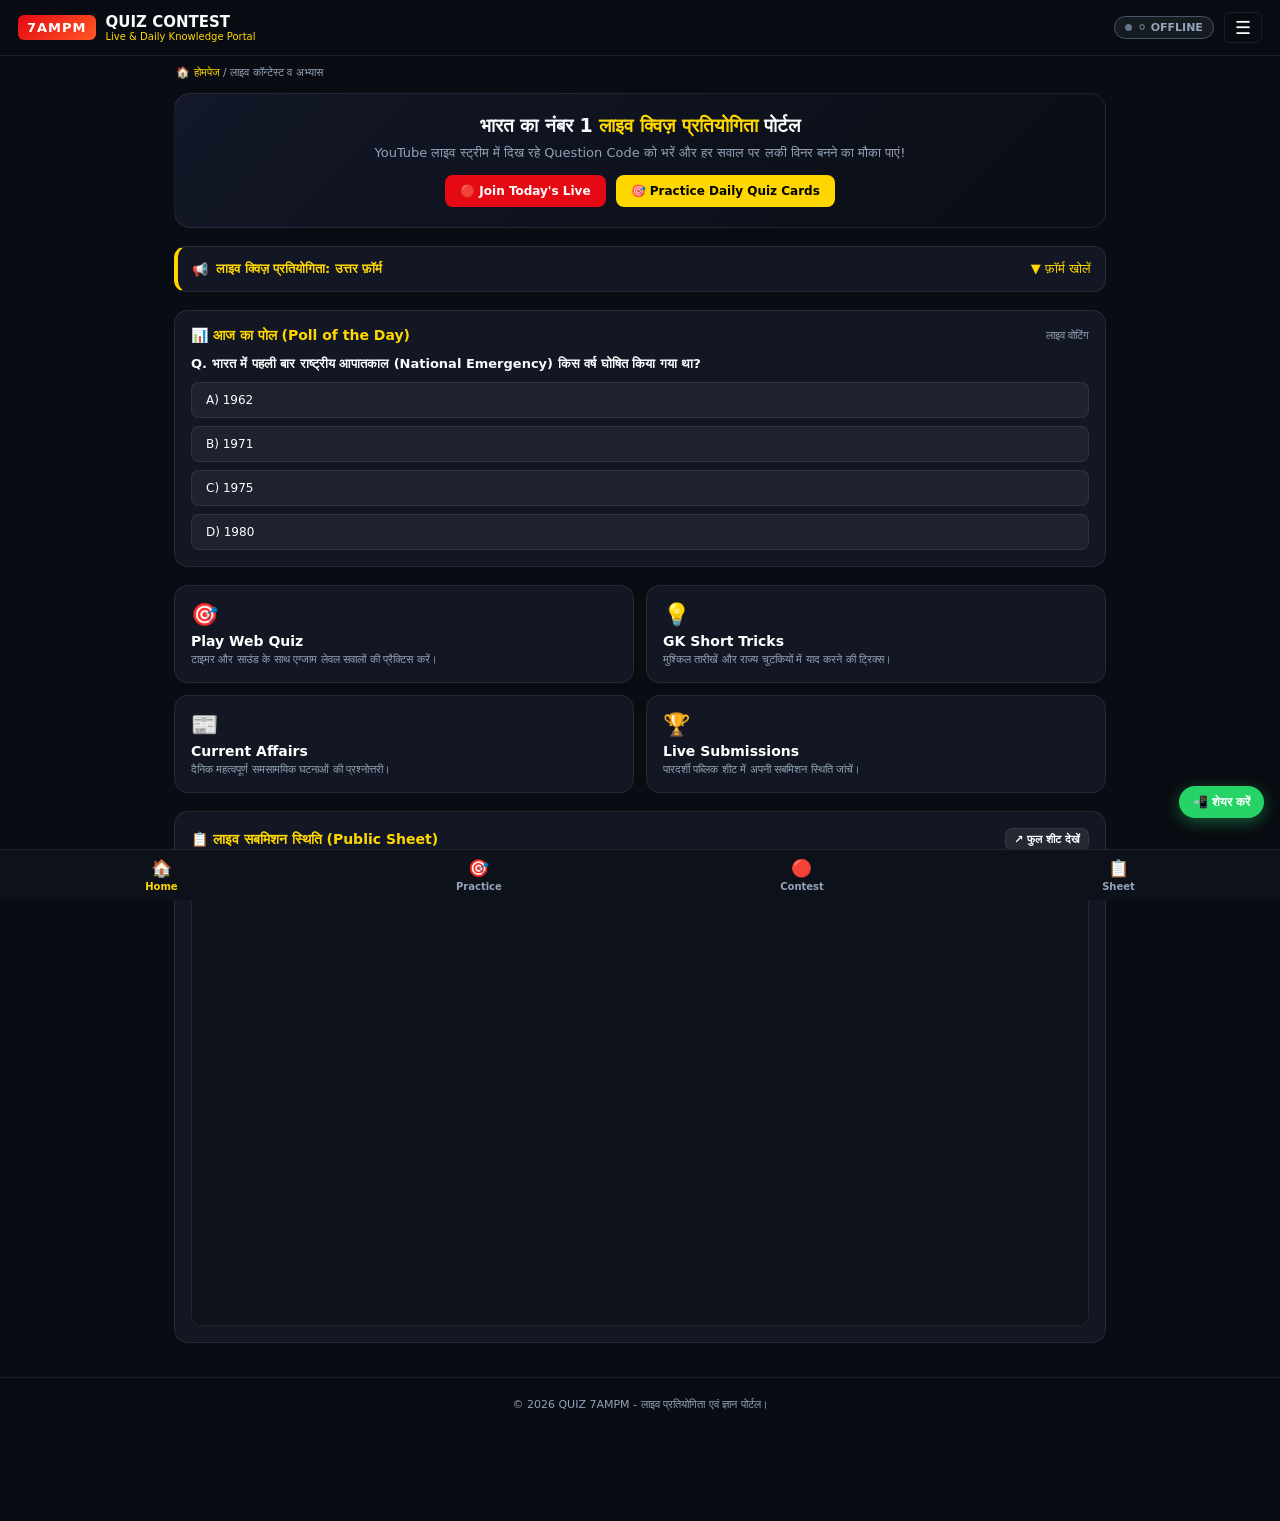
==== index.html @ aaccf918 "Change contest state from live to closed" ====
<!DOCTYPE html>
<html lang="hi">
<head>
  <meta charset="UTF-8">
  <meta name="viewport" content="width=device-width, initial-scale=1.0">
  <title>QUIZ 7AMPM - लाइव क्विज़ प्रतियोगिता व डेली सामान्य ज्ञान हब</title>

  <!-- ================= TECHNICAL SEO & META TAGS ================= -->
  <meta name="title" content="QUIZ 7AMPM - लाइव क्विज़ प्रतियोगिता व डेली सामान्य ज्ञान हब">
  <meta name="description" content="YouTube लाइव क्विज़ प्रतियोगिता में भाग लें, सही उत्तर सबमिट करें और लकी विनर बनें। प्रतिदिन नए GK प्रश्नोत्तरी, ट्रिक्स और करेंट अफेयर्स।">
  <meta name="keywords" content="Live Quiz Contest, Daily GK Hindi, Current Affairs 2026, YouTube Quiz Live, GK Tricks, SSC GD GK, Railway NTPC Quiz">
  <meta name="robots" content="index, follow">
  <meta name="theme-color" content="#e50914">

  <!-- Open Graph / WhatsApp / Facebook Preview -->
  <meta property="og:type" content="website">
  <meta property="og:url" content="https://quiz7ampm.com/">
  <meta property="og:title" content="QUIZ 7AMPM - लाइव क्विज़ प्रतियोगिता व डेली GK">
  <meta property="og:description" content="लाइव स्ट्रीम में सही विकल्प चुनें और लकी विनर बनें। अभी भाग लें!">
  <meta property="og:image" content="https://quiz7ampm.com/assets/og-banner.jpg">
  <meta property="og:image:width" content="1200">
  <meta property="og:image:height" content="630">

  <!-- Twitter Card -->
  <meta property="twitter:card" content="summary_large_image">
  <meta property="twitter:url" content="https://quiz7ampm.com/">
  <meta property="twitter:title" content="QUIZ 7AMPM - लाइव क्विज़ प्रतियोगिता">
  <meta property="twitter:description" content="YouTube लाइव क्विज़ में हिस्सा लें और अपना सामान्य ज्ञान परखें।">
  <meta property="twitter:image" content="https://quiz7ampm.com/assets/og-banner.jpg">

  <!-- Canonical -->
  <link rel="canonical" href="https://quiz7ampm.com/">

  <!-- Favicon -->
  <link rel="icon" href="data:image/svg+xml,<svg xmlns=%22http://www.w3.org/2000/svg%22 viewBox=%220 0 100 100%22><text y=%22.9em%22 font-size=%2290%22>🎯</text></svg>">

  <!-- ================= STRUCTURED DATA (JSON-LD SCHEMA) ================= -->
  <script type="application/ld+json">
  {
    "@context": "https://schema.org",
    "@graph": [
      {
        "@type": "WebSite",
        "@id": "https://quiz7ampm.com/#website",
        "url": "https://quiz7ampm.com/",
        "name": "QUIZ 7AMPM",
        "description": "लाइव क्विज़ प्रतियोगिता और सामान्य ज्ञान पोर्टल",
        "inLanguage": "hi"
      },
      {
        "@type": "BreadcrumbList",
        "@id": "https://quiz7ampm.com/#breadcrumb",
        "itemListElement": [
          {
            "@type": "ListItem",
            "position": 1,
            "name": "होमपेज",
            "item": "https://quiz7ampm.com/"
          }
        ]
      }
    ]
  }
  </script>

  <!-- ================= EMBEDDED CSS STYLES ================= -->
  <style>
    :root {
      --bg-dark: #090c12;
      --card-bg: rgba(20, 25, 38, 0.9);
      --card-border: rgba(255, 255, 255, 0.08);
      --primary: #e50914;
      --accent: #ffd700;
      --text-main: #f8fafc;
      --text-muted: #94a3b8;
      --success: #10b981;
      --dock-bg: rgba(14, 18, 27, 0.96);
    }

    * { margin: 0; padding: 0; box-sizing: border-box; font-family: 'Segoe UI', system-ui, -apple-system, sans-serif; }
    body { background-color: var(--bg-dark); color: var(--text-main); padding-bottom: 90px; }

    /* Sticky Header */
    .app-header {
      position: sticky; top: 0; z-index: 100;
      background: rgba(9, 12, 18, 0.97);
      backdrop-filter: blur(12px);
      border-bottom: 1px solid var(--card-border);
      padding: 12px 18px;
      display: flex; justify-content: space-between; align-items: center;
    }
    .brand-wrap { display: flex; align-items: center; gap: 10px; }
    .brand-logo { background: linear-gradient(135deg, var(--primary), #ff5722); color: #fff; font-weight: 900; font-size: 13px; padding: 5px 9px; border-radius: 6px; letter-spacing: 1px; }
    .brand-text h1 { font-size: 15px; font-weight: 800; color: var(--text-main); }
    .brand-text p { font-size: 10px; color: var(--accent); }

    .header-right { display: flex; align-items: center; gap: 10px; }
    .live-indicator {
      display: inline-flex; align-items: center; gap: 6px;
      font-size: 11px; font-weight: 800; padding: 4px 10px; border-radius: 20px;
    }
    .live-indicator.online { background: rgba(229, 9, 20, 0.15); border: 1px solid var(--primary); color: #ff4d4d; }
    .live-indicator.offline { background: rgba(148, 163, 184, 0.1); border: 1px solid #475569; color: #94a3b8; }
    .pulse-dot { width: 7px; height: 7px; border-radius: 50%; }
    .online .pulse-dot { background: var(--primary); animation: pulseAnim 1.2s infinite; }
    .offline .pulse-dot { background: #64748b; }

    @keyframes pulseAnim {
      0%, 100% { transform: scale(0.9); opacity: 0.6; }
      50% { transform: scale(1.3); opacity: 1; }
    }

    .menu-toggle-btn { background: transparent; border: 1px solid var(--card-border); color: #fff; font-size: 18px; padding: 4px 10px; border-radius: 6px; cursor: pointer; }

    /* Side Drawer */
    .side-drawer {
      position: fixed; top: 0; right: -280px; width: 270px; height: 100vh;
      background: #111522; border-left: 1px solid var(--card-border); z-index: 200;
      transition: right 0.3s ease; padding: 20px; display: flex; flex-direction: column; gap: 15px;
    }
    .side-drawer.open { right: 0; }
    .drawer-header { display: flex; justify-content: space-between; align-items: center; border-bottom: 1px solid var(--card-border); padding-bottom: 10px; }
    .drawer-nav a { display: block; color: var(--text-main); text-decoration: none; padding: 10px 0; font-size: 13px; border-bottom: 1px dashed rgba(255, 255, 255, 0.05); }

    /* Breadcrumbs */
    .breadcrumb-nav { max-width: 960px; margin: 10px auto 0; padding: 0 16px; font-size: 11px; color: var(--text-muted); }
    .breadcrumb-nav a { color: var(--accent); text-decoration: none; }

    /* Main Container */
    .main-wrapper { max-width: 960px; margin: 0 auto; padding: 14px; display: flex; flex-direction: column; gap: 18px; }

    /* Hero */
    .hero-card {
      background: linear-gradient(135deg, rgba(20, 25, 42, 0.95), rgba(10, 13, 20, 0.98));
      border: 1px solid var(--card-border); border-radius: 16px; padding: 20px 16px; text-align: center;
    }
    .hero-card h2 { font-size: 19px; font-weight: 900; margin-bottom: 8px; }
    .hero-card h2 span { color: var(--accent); }
    .hero-card p { font-size: 13px; color: var(--text-muted); margin-bottom: 14px; }
    .hero-actions { display: flex; justify-content: center; gap: 10px; flex-wrap: wrap; }

    .btn {
      padding: 9px 15px; border-radius: 8px; font-size: 12px; font-weight: 700;
      text-decoration: none; display: inline-flex; align-items: center; gap: 6px; border: none; cursor: pointer;
    }
    .btn-primary { background: var(--primary); color: #fff; }
    .btn-accent { background: var(--accent); color: #000; font-weight: 800; }
    .btn-secondary { background: rgba(255, 255, 255, 0.08); color: #fff; border: 1px solid var(--card-border); }

    /* Announcement Box & Contest */
    .announcement-box {
      background: var(--card-bg); border: 1px solid var(--card-border);
      border-left: 4px solid var(--accent); border-radius: 12px; overflow: hidden;
    }
    .announcement-bar { padding: 14px; display: flex; justify-content: space-between; align-items: center; cursor: pointer; }
    .announcement-title { display: flex; align-items: center; gap: 8px; font-size: 13px; font-weight: 800; color: var(--accent); }
    .announcement-body { display: none; background: rgba(10, 14, 22, 0.7); padding: 14px; border-top: 1px solid var(--card-border); }
    .announcement-body.active { display: block; }

    .closed-msg {
      display: none; padding: 16px; text-align: center;
      background: rgba(229, 9, 20, 0.12); border: 1px dashed var(--primary);
      border-radius: 8px; color: #ff9999; font-size: 13px; font-weight: 700;
    }
    .announcement-box.is-closed .closed-msg { display: block; }
    .announcement-box.is-closed .live-only-content { display: none !important; }

    /* Iframe Scroll Container */
    .iframe-embed-box {
      width: 100%; height: 520px; border-radius: 10px; overflow-y: auto;
      -webkit-overflow-scrolling: touch; background: #0e121b; border: 1px solid var(--card-border); margin-top: 10px;
    }
    .iframe-embed-box iframe { width: 100%; height: 100%; min-height: 520px; border: none; display: block; }

    /* Knowledge Hub Widgets */
    .widget-box { background: var(--card-bg); border: 1px solid var(--card-border); border-radius: 14px; padding: 16px; }
    .widget-header { display: flex; justify-content: space-between; align-items: center; margin-bottom: 12px; }
    .widget-header h3 { font-size: 14px; color: var(--accent); font-weight: 800; }

    /* Poll of the Day */
    .poll-options { display: flex; flex-direction: column; gap: 8px; margin-top: 10px; }
    .poll-btn {
      background: rgba(255, 255, 255, 0.05); border: 1px solid var(--card-border);
      color: #fff; padding: 10px 14px; border-radius: 8px; font-size: 12px;
      text-align: left; cursor: pointer; display: flex; justify-content: space-between;
    }
    .poll-btn:hover { border-color: var(--accent); }
    .poll-percent { color: var(--accent); font-weight: bold; display: none; }

    /* Feature Grid (4-Items) */
    .feature-grid { display: grid; grid-template-columns: repeat(2, 1fr); gap: 12px; }
    @media (max-width: 520px) { .feature-grid { grid-template-columns: 1fr; } }
    .square-card {
      background: var(--card-bg); border: 1px solid var(--card-border);
      border-radius: 14px; padding: 16px; text-decoration: none; color: inherit;
    }
    .square-icon { font-size: 22px; margin-bottom: 6px; }
    .square-card h4 { font-size: 14px; color: #fff; margin-bottom: 4px; }
    .square-card p { font-size: 11px; color: var(--text-muted); }

    /* Floating WhatsApp Share */
    .whatsapp-float-btn {
      position: fixed; bottom: 82px; right: 16px; background: #25d366; color: #fff;
      font-weight: 800; font-size: 12px; padding: 9px 14px; border-radius: 30px;
      text-decoration: none; box-shadow: 0 4px 15px rgba(37, 211, 102, 0.4);
      display: flex; align-items: center; gap: 6px; z-index: 99;
    }

    /* Bottom Dock */
    .bottom-dock {
      position: fixed; bottom: 0; left: 0; right: 0; background: var(--dock-bg);
      backdrop-filter: blur(14px); border-top: 1px solid var(--card-border);
      display: flex; justify-content: space-around; padding: 8px 6px; z-index: 100;
    }
    .dock-item { display: flex; flex-direction: column; align-items: center; gap: 3px; text-decoration: none; color: var(--text-muted); font-size: 10px; font-weight: 700; }
    .dock-item.active, .dock-item:hover { color: var(--accent); }
    .dock-icon { font-size: 17px; }

    .app-footer { text-align: center; padding: 20px 14px; font-size: 11px; color: var(--text-muted); border-top: 1px solid var(--card-border); margin-top: 20px; }
  </style>
</head>
<body>

  <!-- ================= TOP HEADER ================= -->
  <header class="app-header">
    <div class="brand-wrap">
      <div class="brand-logo">7AMPM</div>
      <div class="brand-text">
        <h1>QUIZ CONTEST</h1>
        <p>Live & Daily Knowledge Portal</p>
      </div>
    </div>
    <div class="header-right">
      <div class="live-indicator" id="headerLiveBadge">
        <span class="pulse-dot"></span>
        <span id="headerLiveText">Checking...</span>
      </div>
      <button class="menu-toggle-btn" onclick="toggleDrawer()">☰</button>
    </div>
  </header>

  <!-- Side Navigation Drawer -->
  <aside class="side-drawer" id="sideDrawer">
    <div class="drawer-header">
      <h3 style="color: var(--accent);">Menu Navigation</h3>
      <button class="menu-toggle-btn" onclick="toggleDrawer()">✕</button>
    </div>
    <nav class="drawer-nav">
      <a href="index.html">🏠 होमपेज (Home)</a>
      <a href="quizpage.html">🎯 डेली क्विज़ कार्ड्स (Play Quiz)</a>
      <a href="#contestSection">🔴 लाइव क्विज़ कॉन्टेस्ट (Contest Hub)</a>
      <a href="#publicSheetSection">📋 लाइव सबमिशन शीट (Public Sheet)</a>
      <a href="#pollSection">📊 आज का पोल (Poll of the Day)</a>
    </nav>
  </aside>

  <!-- Breadcrumb -->
  <nav class="breadcrumb-nav" aria-label="Breadcrumb">
    <span>🏠 <a href="index.html">होमपेज</a></span> / <span>लाइव कॉन्टेस्ट व अभ्यास</span>
  </nav>

  <!-- ================= MAIN WRAPPER ================= -->
  <main class="main-wrapper">

    <!-- 1. Hero Card -->
    <section class="hero-card">
      <h2>भारत का नंबर 1 <span>लाइव क्विज़ प्रतियोगिता</span> पोर्टल</h2>
      <p>YouTube लाइव स्ट्रीम में दिख रहे Question Code को भरें और हर सवाल पर लकी विनर बनने का मौका पाएं!</p>
      <div class="hero-actions">
        <a href="#contestSection" class="btn btn-primary">🔴 Join Today's Live</a>
        <a href="quizpage.html" class="btn btn-accent">🎯 Practice Daily Quiz Cards</a>
      </div>
    </section>

    <!-- 2. Expandable Announcement & Google Form Hub (Master Managed) -->
    <section class="announcement-box" id="contestSection">
      <div class="announcement-bar" onclick="toggleAnnouncement()">
        <div class="announcement-title">
          <span>📢</span>
          <span id="contestBoxTitle">लाइव क्विज़ प्रतियोगिता: उत्तर फ़ॉर्म</span>
        </div>
        <span id="expandIcon" style="font-size: 13px; color: var(--accent);">▼ फ़ॉर्म खोलें</span>
      </div>

      <div class="announcement-body" id="announcementBody">
        
        <!-- Closed Notice (is-closed होने पर यह दिखेगा) -->
        <div class="closed-msg" id="closedMessageText">
          🚫 आज का लाइव कॉन्टेस्ट समाप्त हो चुका है! अगला कॉन्टेस्ट जल्द घोषित किया जाएगा।
        </div>

        <!-- Live Content (is-closed होने पर अपने आप हाइड होगा) -->
        <div class="live-only-content">
          <p id="rulesTextElement" style="font-size: 12px; color: #cbd5e1; line-height: 1.5; margin-bottom: 12px;">
            <!-- Rules dynamically populated from CONFIG -->
          </p>

          <div class="iframe-embed-box">
            <iframe id="googleFormIframe" src="" title="Live Quiz Google Form">फ़ॉर्म लोड हो रहा है…</iframe>
          </div>

          <div style="margin-top: 12px; text-align: center;">
            <a id="googleFormDirectBtn" href="" target="_blank" class="btn btn-secondary" style="font-size: 12px; width: 100%; justify-content: center;">
              ↗️ Google Form को अलग विंडो में खोलें (Open in New Tab)
            </a>
          </div>
        </div>

      </div>
    </section>

    <!-- 3. GK Trick & Poll of the Day Section (Keeps users busy) -->
    <section class="widget-box" id="pollSection">
      <div class="widget-header">
        <h3>📊 आज का पोल (Poll of the Day)</h3>
        <span style="font-size: 11px; color: var(--text-muted);">लाइव वोटिंग</span>
      </div>
      <p style="font-size: 13px; font-weight: 700; margin-bottom: 6px;" id="pollQuestion">
        Q. भारत में पहली बार राष्ट्रीय आपातकाल (National Emergency) किस वर्ष घोषित किया गया था?
      </p>
      <div class="poll-options" id="pollBox">
        <button class="poll-btn" onclick="votePoll(this, 18)"><span>A) 1962</span> <span class="poll-percent">68%</span></button>
        <button class="poll-btn" onclick="votePoll(this, 5)"><span>B) 1971</span> <span class="poll-percent">16%</span></button>
        <button class="poll-btn" onclick="votePoll(this, 3)"><span>C) 1975</span> <span class="poll-percent">12%</span></button>
        <button class="poll-btn" onclick="votePoll(this, 1)"><span>D) 1980</span> <span class="poll-percent">4%</span></button>
      </div>
    </section>

    <!-- 4. Quick Knowledge Cards (Feature Grid) -->
    <section class="feature-grid">
      <a href="quizpage.html" class="square-card">
        <div class="square-icon">🎯</div>
        <h4>Play Web Quiz</h4>
        <p>टाइमर और साउंड के साथ एग्जाम लेवल सवालों की प्रैक्टिस करें।</p>
      </a>
      <a href="quizpage.html" class="square-card">
        <div class="square-icon">💡</div>
        <h4>GK Short Tricks</h4>
        <p>मुश्किल तारीखें और राज्य चुटकियों में याद करने की ट्रिक्स।</p>
      </a>
      <a href="quizpage.html" class="square-card">
        <div class="square-icon">📰</div>
        <h4>Current Affairs</h4>
        <p>दैनिक महत्वपूर्ण समसामयिक घटनाओं की प्रश्नोत्तरी।</p>
      </a>
      <a href="#publicSheetSection" class="square-card">
        <div class="square-icon">🏆</div>
        <h4>Live Submissions</h4>
        <p>पारदर्शी पब्लिक शीट में अपनी सबमिशन स्थिति जांचें।</p>
      </a>
    </section>

    <!-- 5. Public Google Sheet Section (Live Transparency) -->
    <section class="widget-box" id="publicSheetSection">
      <div class="widget-header">
        <h3>📋 लाइव सबमिशन स्थिति (Public Sheet)</h3>
        <a id="publicSheetDirectBtn" href="" target="_blank" class="btn btn-secondary" style="font-size: 11px; padding: 4px 8px;">
          ↗️ फुल शीट देखें
        </a>
      </div>
      <p style="font-size: 11px; color: var(--text-muted); margin-bottom: 8px;">
        🔒 सुरक्षा नोट: केवल समय, Question Code, नाम और उत्तर दिखेगा। WhatsApp नंबर पूरी तरह सुरक्षित है।
      </p>
      <div class="iframe-embed-box" style="height: 440px;">
        <iframe id="publicSheetIframe" src="" title="Public Submissions Sheet">शीट लोड हो रही है…</iframe>
      </div>
    </section>

  </main>

  <!-- ================= FLOATING WHATSAPP SHARE ================= -->
  <a href="javascript:void(0)" onclick="shareOnWhatsApp()" class="whatsapp-float-btn" title="दोस्तों को शेयर करें">
    <span>📲 शेयर करें</span>
  </a>

  <!-- ================= BOTTOM FLOATING DOCK ================= -->
  <nav class="bottom-dock">
    <a href="index.html" class="dock-item active">
      <span class="dock-icon">🏠</span>
      <span>Home</span>
    </a>
    <a href="quizpage.html" class="dock-item">
      <span class="dock-icon">🎯</span>
      <span>Practice</span>
    </a>
    <a href="#contestSection" class="dock-item">
      <span class="dock-icon">🔴</span>
      <span>Contest</span>
    </a>
    <a href="#publicSheetSection" class="dock-item">
      <span class="dock-icon">📋</span>
      <span>Sheet</span>
    </a>
  </nav>

  <!-- Footer -->
  <footer class="app-footer">
    <p>© 2026 QUIZ 7AMPM - लाइव प्रतियोगिता एवं ज्ञान पोर्टल।</p>
  </footer>

  <!-- ================= MASTER CONTROLLER JAVASCRIPT ================= -->
  <script>
    /* ================================================================
       👉 1-POINT MASTER CONFIGURATION (यहीं से पूरा पेज कंट्रोल होगा)
       ================================================================ */
    const SITE_CONFIG = {
      // 1. Contest State: true = चालू, false = बंद
      isLive: false,

      // 2. Closed Message
      closedNotice: "🚫 आज का लाइव क्विज़ समाप्त हो चुका है! अगला कॉन्टेस्ट कल शाम 7:00 PM पर शुरू होगा।",

      // 3. Contest Rules
      showRules: true,
      rulesText: "🔴 <strong>नियम:</strong> लाइव स्क्रीन पर दिखाया गया <em>Question Code (3-अंक)</em> लिखें और 60 सेकंड के भीतर सही विकल्प चुनकर सबमिट करें।",

      // 4. Links
      formUrl: "https://forms.gle/Zq6u4SUzHKr4xFUr6",
      formEmbedUrl: "https://docs.google.com/forms/d/e/1FAIpQLSc_AAPKA_FORM_ID/viewform?embedded=true",
      publicSheetUrl: "https://docs.google.com/spreadsheets/d/YOUR_PUBLIC_SHEET_ID/edit?usp=sharing",
      publicSheetEmbedUrl: "https://docs.google.com/spreadsheets/d/e/2PACX-1vR_YOUR_ID/pubhtml?widget=true&headers=false",

      // 5. WhatsApp Share
      shareMessage: "🔥 *QUIZ 7AMPM - लाइव क्विज़ प्रतियोगिता*\nरोज़ाना लाइव क्विज़ में हिस्सा लें और लकी विनर बनें!\n👉 अभी जुड़ें: "
    };

    /* ================= APP CONTROLLER LOGIC ================= */
    document.addEventListener('DOMContentLoaded', () => {
      applyMasterConfig();
    });

    function applyMasterConfig() {
      const contestBox = document.getElementById('contestSection');
      const badge = document.getElementById('headerLiveBadge');
      const badgeText = document.getElementById('headerLiveText');
      const formIframe = document.getElementById('googleFormIframe');
      const formBtn = document.getElementById('googleFormDirectBtn');
      const sheetIframe = document.getElementById('publicSheetIframe');
      const sheetBtn = document.getElementById('publicSheetDirectBtn');
      const rulesEl = document.getElementById('rulesTextElement');
      const closedNoticeEl = document.getElementById('closedMessageText');

      // 1. Live status toggle
      if (SITE_CONFIG.isLive) {
        contestBox.classList.remove('is-closed');
        badge.className = "live-indicator online";
        badgeText.innerText = "🔴 CONTEST LIVE";
      } else {
        contestBox.classList.add('is-closed');
        badge.className = "live-indicator offline";
        badgeText.innerText = "⚪ OFFLINE";
      }

      // 2. Rules & Notice
      closedNoticeEl.innerHTML = SITE_CONFIG.closedNotice;
      if (SITE_CONFIG.showRules) {
        rulesEl.innerHTML = SITE_CONFIG.rulesText;
        rulesEl.style.display = "block";
      } else {
        rulesEl.style.display = "none";
      }

      // 3. Assign URLs
      formIframe.src = SITE_CONFIG.formEmbedUrl;
      formBtn.href = SITE_CONFIG.formUrl;
      sheetIframe.src = SITE_CONFIG.publicSheetEmbedUrl;
      sheetBtn.href = SITE_CONFIG.publicSheetUrl;
    }

    // Toggle Drawer
    function toggleDrawer() {
      document.getElementById('sideDrawer').classList.toggle('open');
    }

    // Toggle Form Accordion
    function toggleAnnouncement() {
      const body = document.getElementById('announcementBody');
      const icon = document.getElementById('expandIcon');
      body.classList.toggle('active');
      icon.innerText = body.classList.contains('active') ? "▲ फ़ॉर्म समेटें" : "▼ फ़ॉर्म खोलें";
    }

    // WhatsApp Share
    function shareOnWhatsApp() {
      const text = encodeURIComponent(SITE_CONFIG.shareMessage + window.location.href);
      window.open(`https://api.whatsapp.com/send?text=${text}`, '_blank');
    }

    // Simple Interactive Poll
    function votePoll(btn, val) {
      const parent = btn.parentElement;
      const allPercents = parent.querySelectorAll('.poll-percent');
      allPercents.forEach(p => p.style.display = "inline");
      btn.style.borderColor = "var(--accent)";
      btn.style.background = "rgba(255, 215, 0, 0.15)";
      const buttons = parent.querySelectorAll('.poll-btn');
      buttons.forEach(b => b.onclick = null); // lock voting
    }
  </script>
</body>
</html>
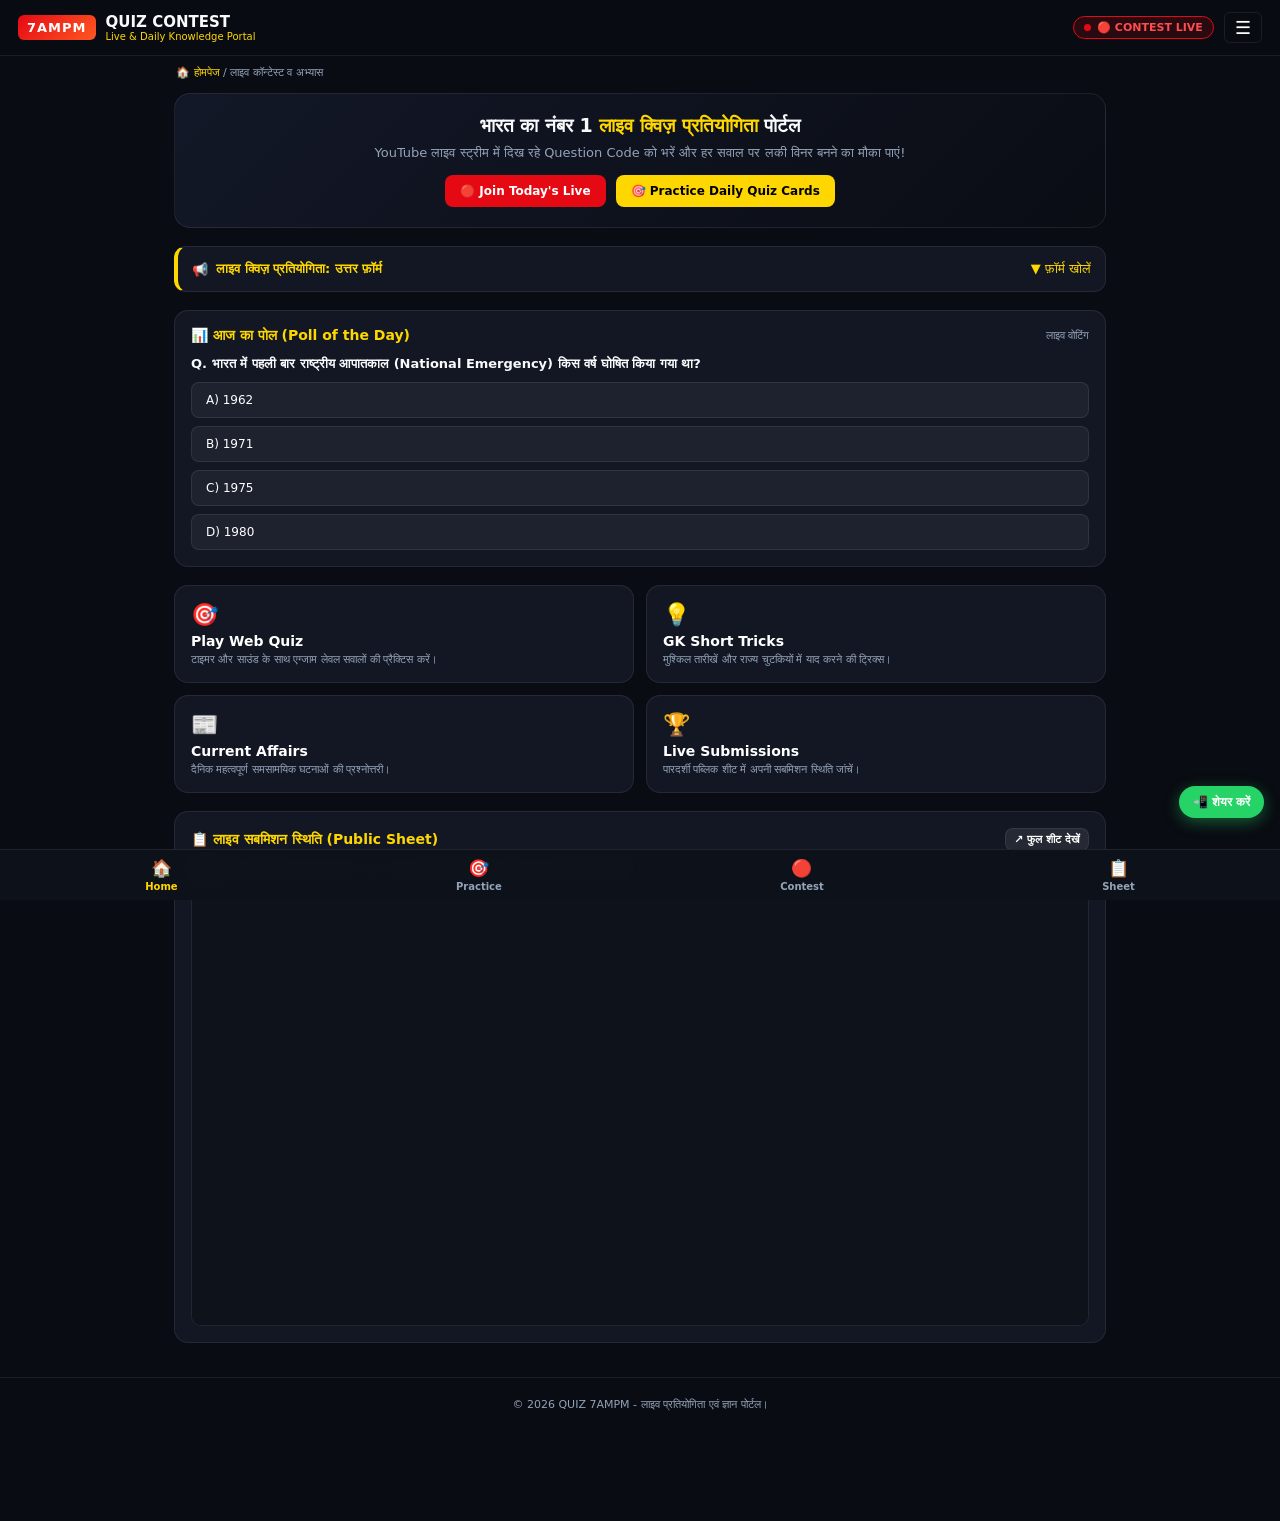
==== commit d72cd189: "Set contest state to live" ====
--- a/index.html
+++ b/index.html
@@ -405,7 +405,7 @@
        ================================================================ */
     const SITE_CONFIG = {
       // 1. Contest State: true = चालू, false = बंद
-      isLive: false,
+      isLive: true,
 
       // 2. Closed Message
       closedNotice: "🚫 आज का लाइव क्विज़ समाप्त हो चुका है! अगला कॉन्टेस्ट कल शाम 7:00 PM पर शुरू होगा।",
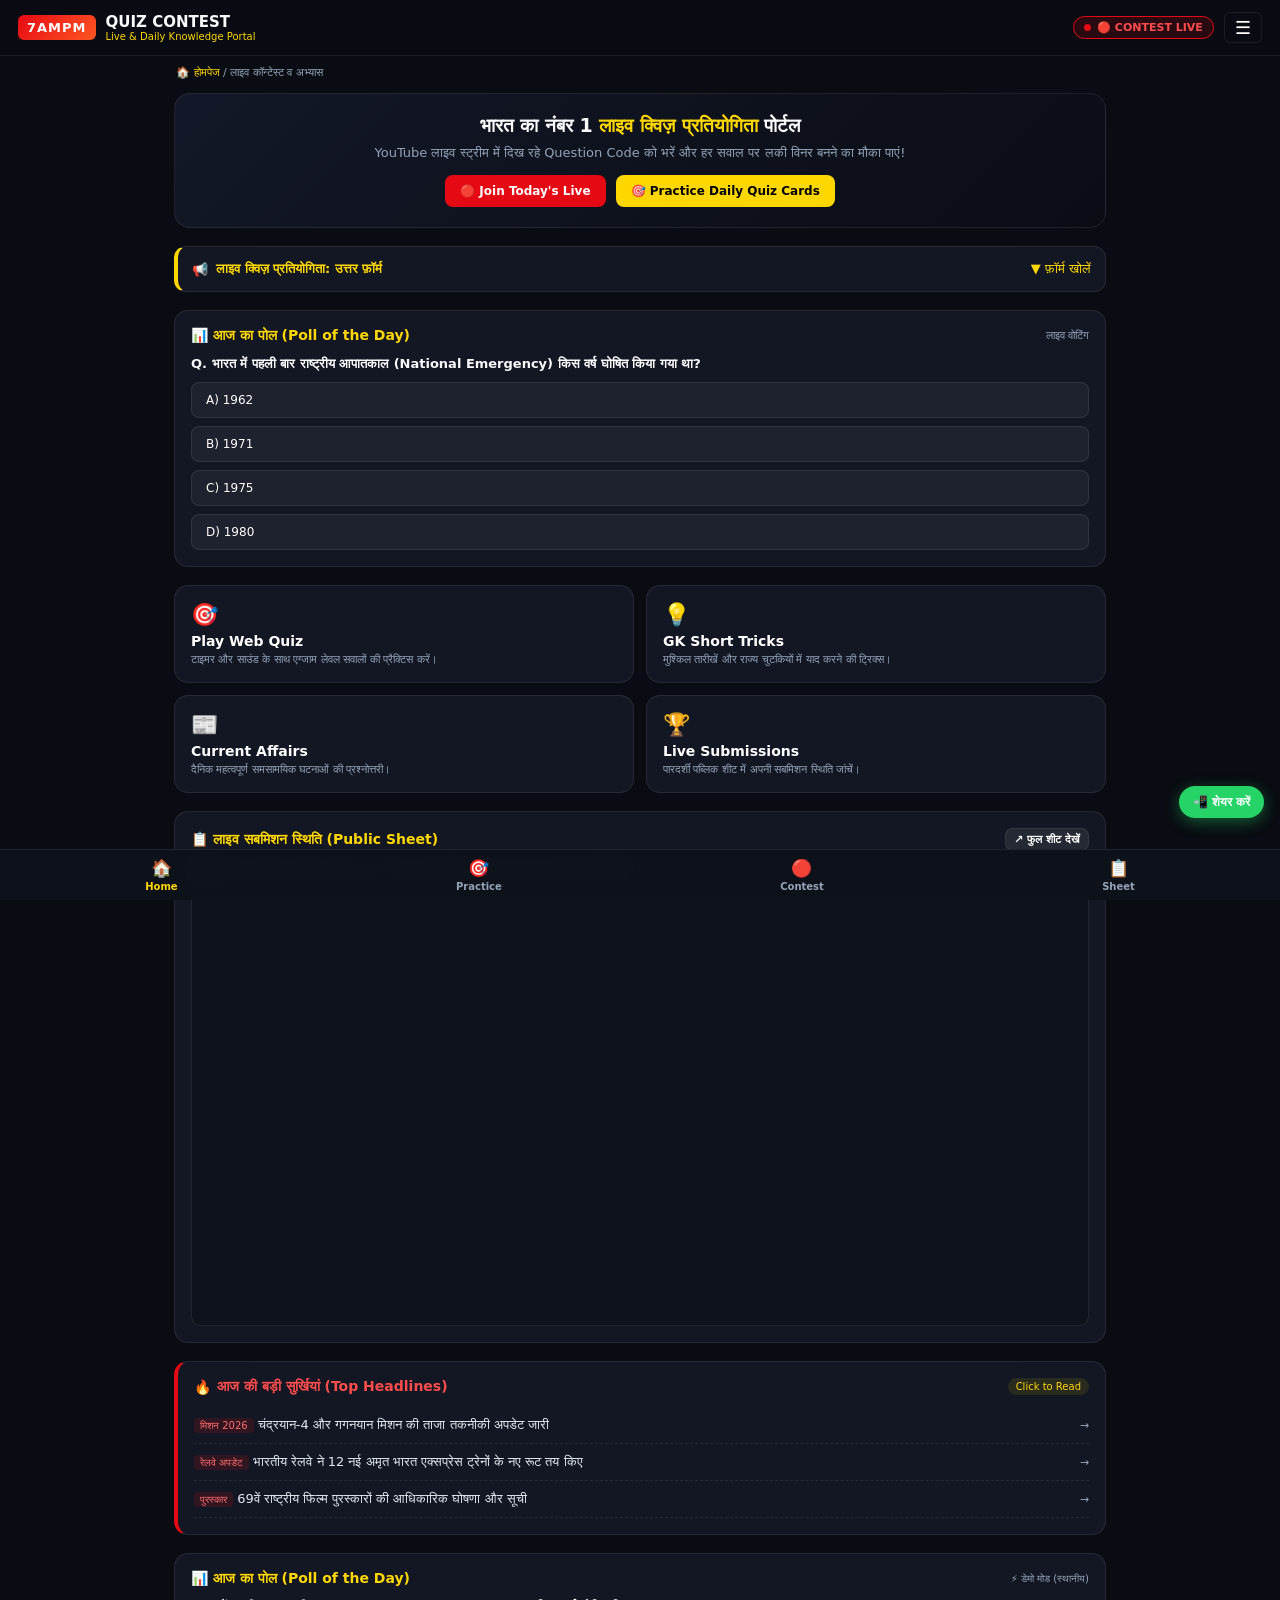
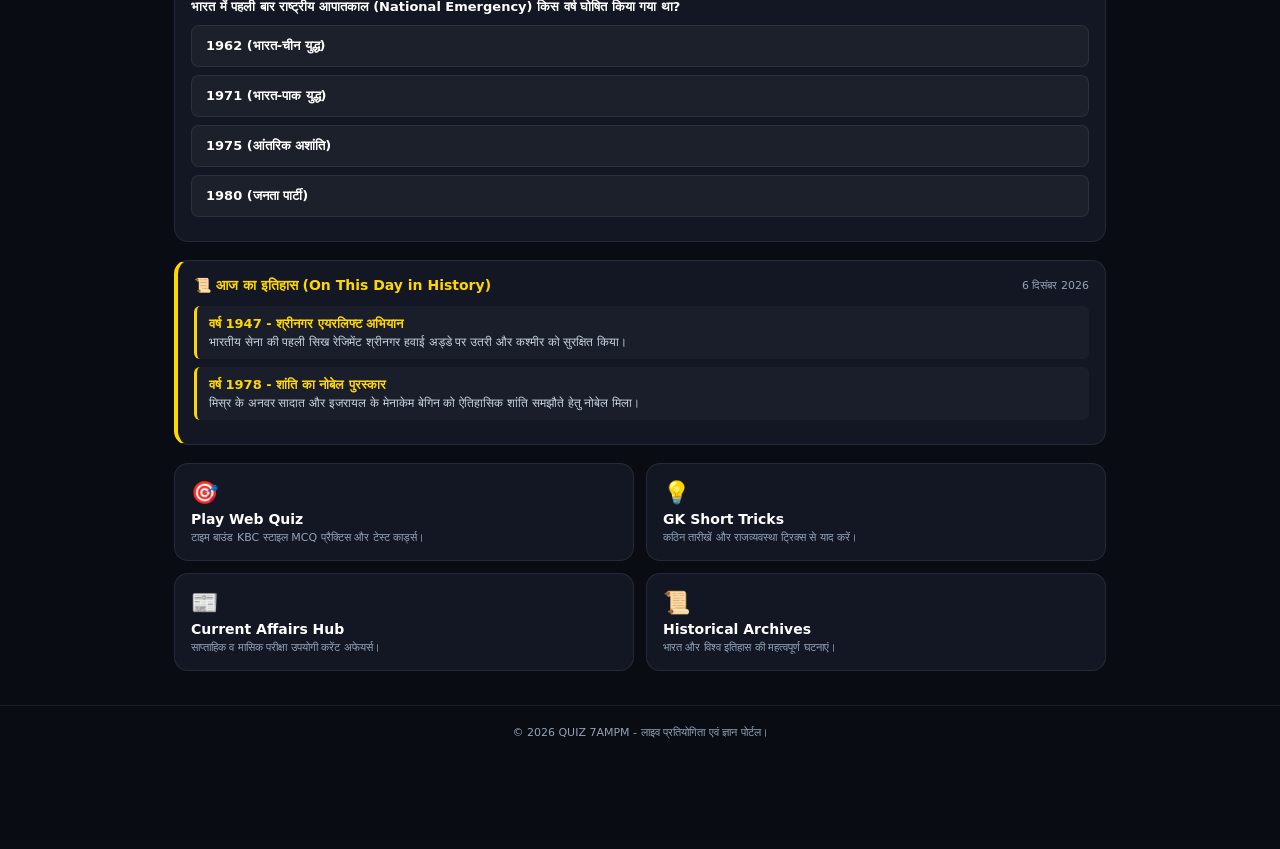
==== commit dec21099: "Enhance index.html with new sections and styles Added styles and sections for headlines, polls, and " ====
--- a/index.html
+++ b/index.html
@@ -217,6 +217,68 @@
     .dock-icon { font-size: 17px; }
 
     .app-footer { text-align: center; padding: 20px 14px; font-size: 11px; color: var(--text-muted); border-top: 1px solid var(--card-border); margin-top: 20px; }
+    /* Headlines */
+.headline-item {
+  display: flex;
+  align-items: center;
+  justify-content: space-between;
+  padding: 10px 0;
+  border-bottom: 1px dashed rgba(255, 255, 255, 0.08);
+  text-decoration: none;
+  color: #e2e8f0;
+  font-size: 13px;
+  gap: 10px;
+}
+.headline-item:hover { color: var(--accent); }
+.hl-badge {
+  font-size: 10px;
+  background: rgba(229, 9, 20, 0.15);
+  color: #ff6b6b;
+  padding: 2px 6px;
+  border-radius: 4px;
+  white-space: nowrap;
+}
+
+/* History Box */
+.history-entry {
+  background: rgba(255, 255, 255, 0.03);
+  border-left: 3px solid var(--accent);
+  border-radius: 6px;
+  padding: 10px 12px;
+  margin-bottom: 8px;
+  font-size: 12px;
+}
+.history-entry strong { color: var(--accent); font-size: 13px; }
+
+/* Real & Demo Poll Styling */
+.poll-choice {
+  position: relative;
+  background: rgba(255, 255, 255, 0.04);
+  border: 1px solid var(--card-border);
+  border-radius: 8px;
+  padding: 12px 14px;
+  margin-bottom: 8px;
+  cursor: pointer;
+  overflow: hidden;
+  display: flex;
+  justify-content: space-between;
+  align-items: center;
+  font-size: 13px;
+  color: #fff;
+}
+.poll-fill-bar {
+  position: absolute;
+  top: 0; left: 0; bottom: 0;
+  background: linear-gradient(90deg, rgba(229, 9, 20, 0.3), rgba(255, 215, 0, 0.3));
+  width: 0%;
+  transition: width 0.7s ease;
+  z-index: 1;
+}
+.poll-text { position: relative; z-index: 2; font-weight: 600; }
+.poll-stat { position: relative; z-index: 2; font-weight: 800; color: var(--accent); font-size: 12px; display: none; }
+.poll-locked .poll-stat { display: inline-block; }
+.poll-locked .poll-choice { cursor: default; }
+
   </style>
 </head>
 <body>
@@ -365,6 +427,63 @@
         <iframe id="publicSheetIframe" src="" title="Public Submissions Sheet">शीट लोड हो रही है…</iframe>
       </div>
     </section>
+<!-- 1. Top Clickable Headlines Ticker -->
+<section class="widget-box" id="headlinesSection" style="border-left: 4px solid var(--primary);">
+  <div class="widget-header">
+    <h3 style="color: #ff4d4d; display: flex; align-items: center; gap: 6px;">
+      <span>🔥</span> आज की बड़ी सुर्खियां (Top Headlines)
+    </h3>
+    <span style="font-size: 10px; color: var(--accent); background: rgba(255,215,0,0.1); padding: 3px 8px; border-radius: 10px;">Click to Read</span>
+  </div>
+  <div class="headlines-list" id="headlinesContainer">
+    <div style="font-size:12px; color:var(--text-muted); padding:10px 0;">लोड हो रहा है...</div>
+  </div>
+</section>
+
+<!-- 2. Dual-Mode Poll Engine (Demo + Apps Script Live) -->
+<section class="widget-box" id="pollSection">
+  <div class="widget-header">
+    <h3>📊 आज का पोल (Poll of the Day)</h3>
+    <span id="pollModeStatusBadge" style="font-size: 10px; color: var(--text-muted);">वोट करें</span>
+  </div>
+  <p style="font-size: 13px; font-weight: 700; margin-bottom: 10px; color: #fff;" id="pollQuestionText">
+    प्रश्न लोड हो रहा है...
+  </p>
+  <div class="poll-container" id="pollItemsContainer"></div>
+</section>
+
+<!-- 3. Today's History Section -->
+<section class="widget-box" id="historySection" style="border-left: 4px solid var(--accent);">
+  <div class="widget-header">
+    <h3>📜 आज का इतिहास (On This Day in History)</h3>
+    <span id="todayDateLabel" style="font-size: 11px; color: var(--text-muted);"></span>
+  </div>
+  <div class="history-content" id="historyItemsContainer"></div>
+</section>
+
+<!-- 4. Portal Navigation Feature Grid -->
+<section class="feature-grid">
+  <a href="quizpage.html" class="square-card">
+    <div class="square-icon">🎯</div>
+    <h4>Play Web Quiz</h4>
+    <p>टाइम बाउंड KBC स्टाइल MCQ प्रैक्टिस और टेस्ट कार्ड्स।</p>
+  </a>
+  <a href="portal.html?tab=tricks" class="square-card">
+    <div class="square-icon">💡</div>
+    <h4>GK Short Tricks</h4>
+    <p>कठिन तारीखें और राजव्यवस्था ट्रिक्स से याद करें।</p>
+  </a>
+  <a href="portal.html?tab=ca" class="square-card">
+    <div class="square-icon">📰</div>
+    <h4>Current Affairs Hub</h4>
+    <p>साप्ताहिक व मासिक परीक्षा उपयोगी करेंट अफेयर्स।</p>
+  </a>
+  <a href="portal.html?tab=history" class="square-card">
+    <div class="square-icon">📜</div>
+    <h4>Historical Archives</h4>
+    <p>भारत और विश्व इतिहास की महत्वपूर्ण घटनाएं।</p>
+  </a>
+</section>
 
   </main>
 
@@ -496,6 +615,144 @@
       const buttons = parent.querySelectorAll('.poll-btn');
       buttons.forEach(b => b.onclick = null); // lock voting
     }
+    /* ================================================================
+   POLL ENGINE CONFIGURATION
+   ================================================================ */
+const POLL_ENGINE_CONFIG = {
+  // 🔴 जब Apps Script तैयार हो जाए, तो खाली "" की जगह अपना Web App URL डालें:
+  // उदा: "https://script.google.com/macros/s/AKfycbx.../exec"
+  appsScriptUrl: ""
+};
+
+let GLOBAL_DATA = null;
+
+document.addEventListener('DOMContentLoaded', () => {
+  // Show Current Date in Hindi
+  const d = new Date();
+  document.getElementById('todayDateLabel').innerText = d.toLocaleDateString('hi-IN', { day: 'numeric', month: 'long', year: 'numeric' });
+
+  // Fetch Centralized JSON Data
+  fetch('7ampmdata.json')
+    .then(r => r.json())
+    .then(data => {
+      GLOBAL_DATA = data;
+      renderHeadlines(data.headlines);
+      renderHistory(data.todayHistory);
+      initPollEngine(data.poll);
+    })
+    .catch(err => {
+      console.error("JSON fetch error:", err);
+    });
+});
+
+// 1. Render Headlines
+function renderHeadlines(list) {
+  const box = document.getElementById('headlinesContainer');
+  box.innerHTML = list.map(item => `
+    <a href="${item.targetUrl}" class="headline-item">
+      <span><span class="hl-badge">${item.badge}</span> ${item.title}</span>
+      <span style="color:var(--text-muted); font-size:11px;">→</span>
+    </a>
+  `).join('');
+}
+
+// 2. Render History
+function renderHistory(list) {
+  const box = document.getElementById('historyItemsContainer');
+  box.innerHTML = list.map(h => `
+    <div class="history-entry">
+      <div><strong>वर्ष ${h.year} - ${h.title}</strong></div>
+      <div style="color:#cbd5e1; margin-top:3px;">${h.desc}</div>
+    </div>
+  `).join('');
+}
+
+// 3. Dual-Mode Poll Engine
+function initPollEngine(pollData) {
+  const isLiveScript = POLL_ENGINE_CONFIG.appsScriptUrl.trim() !== "";
+  const badge = document.getElementById('pollModeStatusBadge');
+  document.getElementById('pollQuestionText').innerText = pollData.question;
+
+  if (isLiveScript) {
+    badge.innerText = "🌐 लाइव वोटिंग";
+    fetchLivePollResults(pollData);
+  } else {
+    badge.innerText = "⚡ डेमो मोड (स्थानीय)";
+    renderPollUI(pollData, null, false);
+  }
+}
+
+function renderPollUI(pollData, liveVotesMap, isLive) {
+  const container = document.getElementById('pollItemsContainer');
+  const userVote = localStorage.getItem(pollData.id);
+  const isVoted = userVote !== null;
+
+  if (isVoted) {
+    container.classList.add('poll-locked');
+    document.getElementById('pollModeStatusBadge').innerText = "✅ आपने वोट दे दिया";
+    document.getElementById('pollModeStatusBadge').style.color = "var(--success)";
+  }
+
+  // Calculate vote totals
+  let totalVotes = 0;
+  pollData.options.forEach((opt, idx) => {
+    let count = 0;
+    if (isLive && liveVotesMap) {
+      count = liveVotesMap[opt.id] || 0;
+    } else {
+      count = opt.demoVotes + (userVote == idx ? 1 : 0);
+    }
+    opt._currentCount = count;
+    totalVotes += count;
+  });
+
+  container.innerHTML = pollData.options.map((opt, idx) => {
+    const pct = totalVotes > 0 ? Math.round((opt._currentCount / totalVotes) * 100) : 0;
+    return `
+      <div class="poll-choice" onclick="handlePollClick(${idx}, '${opt.id}')">
+        <div class="poll-fill-bar" style="width: ${isVoted ? pct : 0}%"></div>
+        <span class="poll-text">${opt.text}</span>
+        <span class="poll-stat">${pct}% (${opt._currentCount})</span>
+      </div>
+    `;
+  }).join('');
+}
+
+function handlePollClick(index, optionId) {
+  const poll = GLOBAL_DATA.poll;
+  if (localStorage.getItem(poll.id)) return; // Already voted
+
+  localStorage.setItem(poll.id, index);
+
+  const isLiveScript = POLL_ENGINE_CONFIG.appsScriptUrl.trim() !== "";
+  if (isLiveScript) {
+    // Submit vote to Apps Script endpoint
+    fetch(POLL_ENGINE_CONFIG.appsScriptUrl, {
+      method: 'POST',
+      mode: 'no-cors',
+      headers: { 'Content-Type': 'application/json' },
+      body: JSON.stringify({ pollId: poll.id, optionId: optionId })
+    }).then(() => {
+      fetchLivePollResults(poll);
+    });
+  } else {
+    // Local demo re-render
+    renderPollUI(poll, null, false);
+  }
+}
+
+function fetchLivePollResults(pollData) {
+  fetch(`${POLL_ENGINE_CONFIG.appsScriptUrl}?pollId=${pollData.id}`)
+    .then(r => r.json())
+    .then(liveVotes => {
+      renderPollUI(pollData, liveVotes, true);
+    })
+    .catch(() => {
+      // Fallback to demo mode if network fails
+      renderPollUI(pollData, null, false);
+    });
+}
+
   </script>
 </body>
 </html>
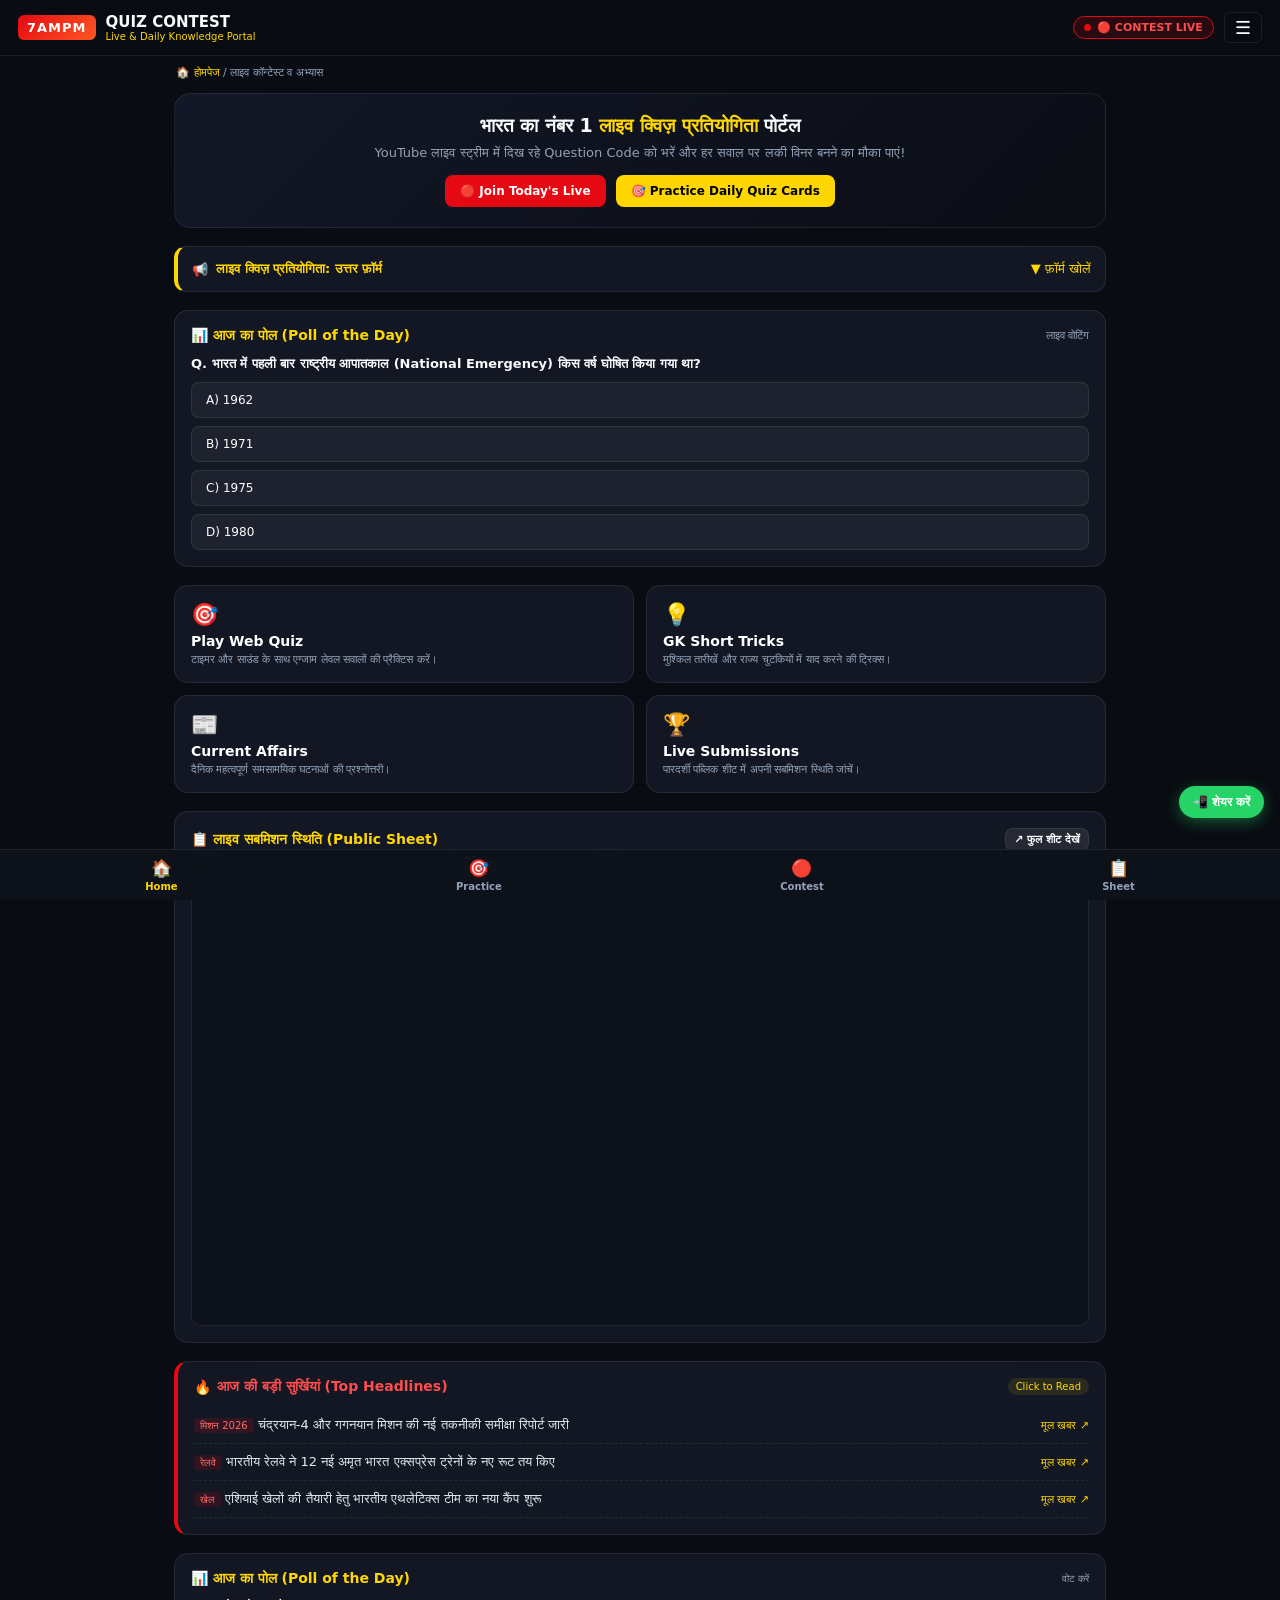
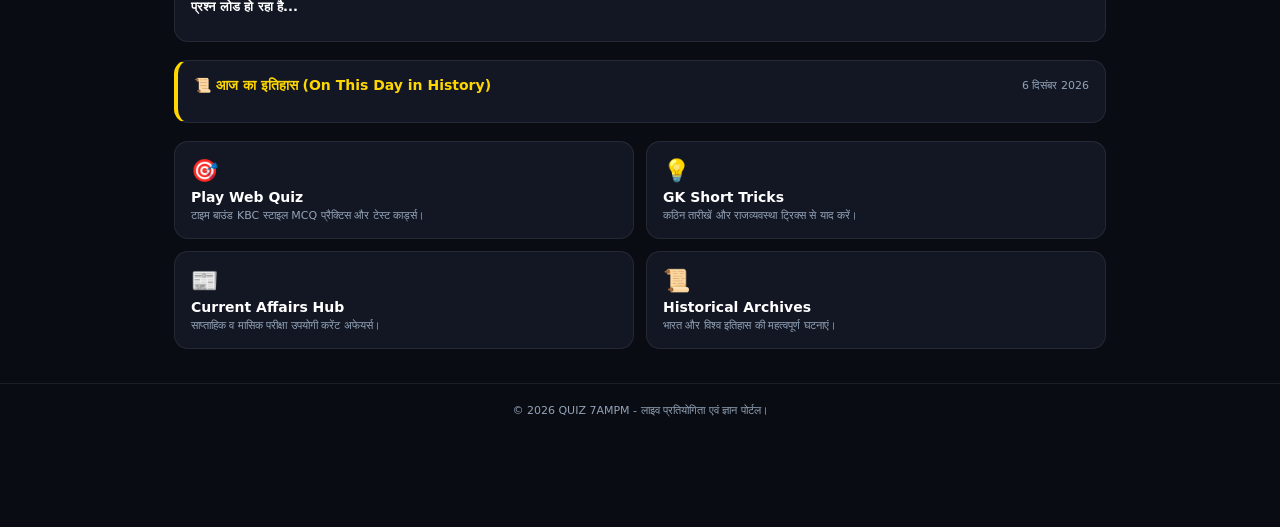
==== commit 0b5d5758: "Enhance headline and history rendering functions Updated headline rendering to open source URLs in a" ====
--- a/index.html
+++ b/index.html
@@ -645,27 +645,44 @@
     });
 });
 
-// 1. Render Headlines
+// 1. Render Headlines on Homepage (Clicking opens external news in new tab)
 function renderHeadlines(list) {
   const box = document.getElementById('headlinesContainer');
   box.innerHTML = list.map(item => `
-    <a href="${item.targetUrl}" class="headline-item">
+    <a href="${item.sourceUrl}" target="_blank" rel="noopener noreferrer" class="headline-item">
       <span><span class="hl-badge">${item.badge}</span> ${item.title}</span>
-      <span style="color:var(--text-muted); font-size:11px;">→</span>
+      <span style="color:var(--accent); font-size:11px; white-space:nowrap;">मूल खबर ↗</span>
     </a>
   `).join('');
 }
 
-// 2. Render History
-function renderHistory(list) {
+// 2. Render History & Today's Diwas automatically matching today's date
+function renderTodayHistoryAndDays(list) {
   const box = document.getElementById('historyItemsContainer');
-  box.innerHTML = list.map(h => `
-    <div class="history-entry">
-      <div><strong>वर्ष ${h.year} - ${h.title}</strong></div>
-      <div style="color:#cbd5e1; margin-top:3px;">${h.desc}</div>
-    </div>
-  `).join('');
-}
+  const now = new Date();
+  
+  // Format current date as MM-DD (e.g. "10-27")
+  const currentKey = `${String(now.getMonth() + 1).padStart(2, '0')}-${String(now.getDate()).padStart(2, '0')}`;
+  
+  // Find matching date entry or fallback to first
+  const todayEntry = list.find(item => item.dateKey === currentKey) || list[0];
+
+  if (!todayEntry) return;
+
+  box.innerHTML = `
+    ${todayEntry.importantDays && todayEntry.importantDays.length > 0 ? `
+      <div style="background:rgba(16,185,129,0.12); border-left:3px solid var(--success); padding:8px 10px; border-radius:6px; font-size:12px; color:#a7f3d0; margin-bottom:8px;">
+        🌟 <strong>आज का दिवस:</strong> ${todayEntry.importantDays.join(', ')}
+      </div>
+    ` : ''}
+    ${todayEntry.historyEvents.map(h => `
+      <div class="history-entry">
+        <strong>वर्ष ${h.year}:</strong> ${h.event}
+      </div>
+    `).join('')}
+  `;
+}
+
 
 // 3. Dual-Mode Poll Engine
 function initPollEngine(pollData) {
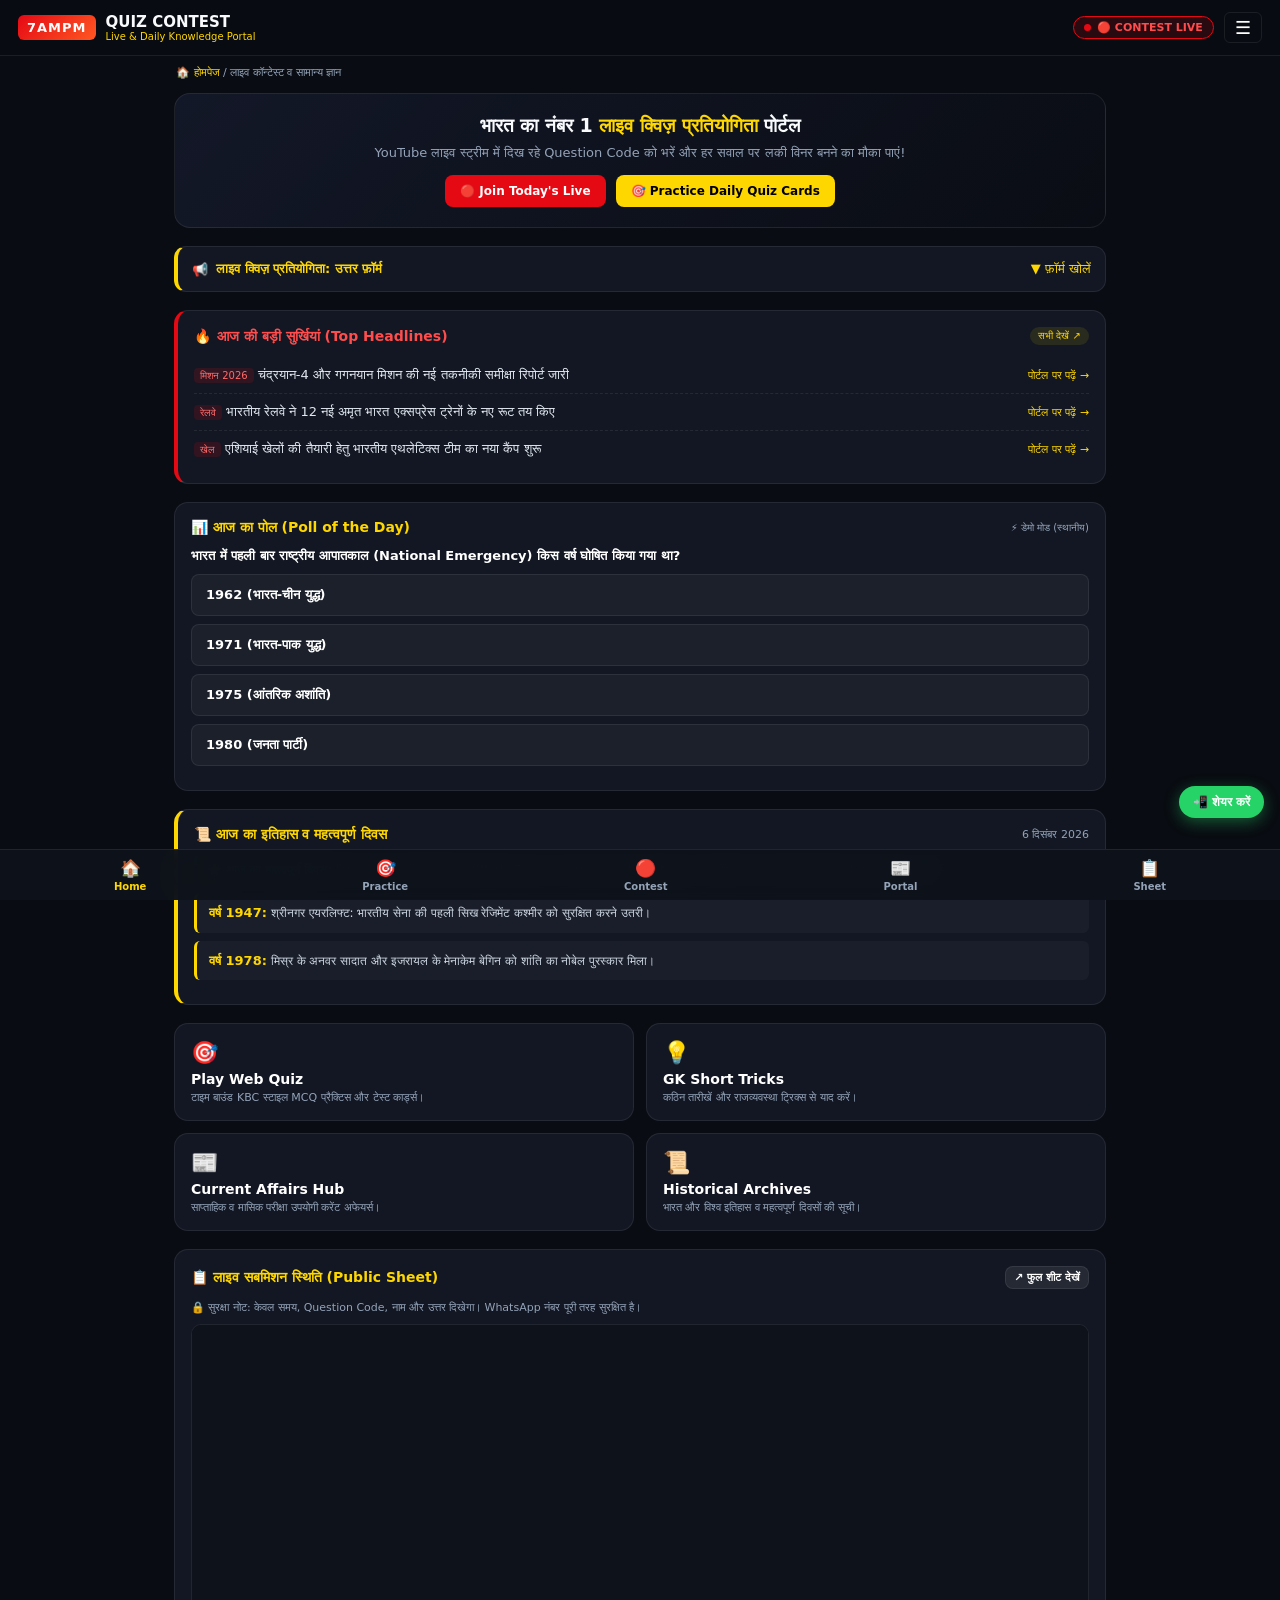
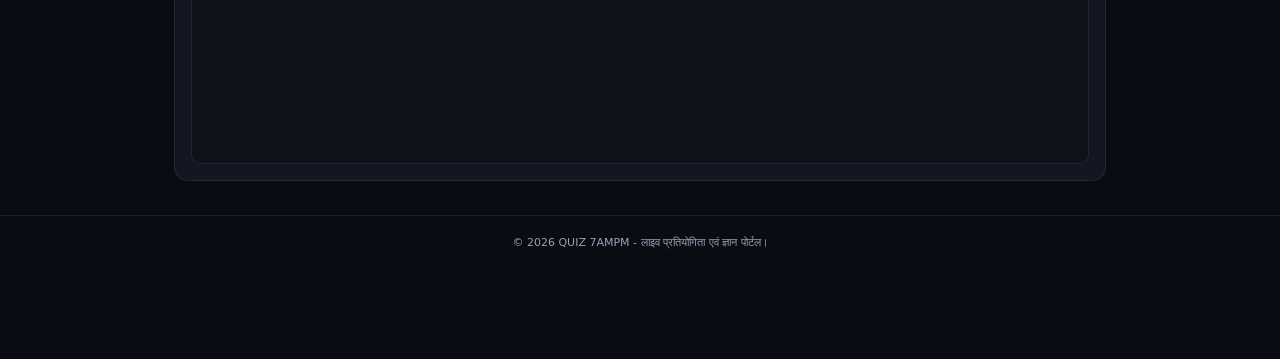
==== commit e5cc4dbd: "Change greeting from 'Hello World' to 'Goodbye World'" ====
--- a/index.html
+++ b/index.html
@@ -12,7 +12,7 @@
   <meta name="robots" content="index, follow">
   <meta name="theme-color" content="#e50914">
 
-  <!-- Open Graph / WhatsApp / Facebook Preview -->
+  <!-- Open Graph / WhatsApp Preview -->
   <meta property="og:type" content="website">
   <meta property="og:url" content="https://quiz7ampm.com/">
   <meta property="og:title" content="QUIZ 7AMPM - लाइव क्विज़ प्रतियोगिता व डेली GK">
@@ -28,13 +28,10 @@
   <meta property="twitter:description" content="YouTube लाइव क्विज़ में हिस्सा लें और अपना सामान्य ज्ञान परखें।">
   <meta property="twitter:image" content="https://quiz7ampm.com/assets/og-banner.jpg">
 
-  <!-- Canonical -->
   <link rel="canonical" href="https://quiz7ampm.com/">
-
-  <!-- Favicon -->
   <link rel="icon" href="data:image/svg+xml,<svg xmlns=%22http://www.w3.org/2000/svg%22 viewBox=%220 0 100 100%22><text y=%22.9em%22 font-size=%2290%22>🎯</text></svg>">
 
-  <!-- ================= STRUCTURED DATA (JSON-LD SCHEMA) ================= -->
+  <!-- Structured Data (JSON-LD Schema) -->
   <script type="application/ld+json">
   {
     "@context": "https://schema.org",
@@ -165,27 +162,56 @@
     .announcement-box.is-closed .closed-msg { display: block; }
     .announcement-box.is-closed .live-only-content { display: none !important; }
 
-    /* Iframe Scroll Container */
+    /* Iframe Box */
     .iframe-embed-box {
       width: 100%; height: 520px; border-radius: 10px; overflow-y: auto;
       -webkit-overflow-scrolling: touch; background: #0e121b; border: 1px solid var(--card-border); margin-top: 10px;
     }
     .iframe-embed-box iframe { width: 100%; height: 100%; min-height: 520px; border: none; display: block; }
 
-    /* Knowledge Hub Widgets */
+    /* Widget Box Generic */
     .widget-box { background: var(--card-bg); border: 1px solid var(--card-border); border-radius: 14px; padding: 16px; }
     .widget-header { display: flex; justify-content: space-between; align-items: center; margin-bottom: 12px; }
     .widget-header h3 { font-size: 14px; color: var(--accent); font-weight: 800; }
 
-    /* Poll of the Day */
-    .poll-options { display: flex; flex-direction: column; gap: 8px; margin-top: 10px; }
-    .poll-btn {
-      background: rgba(255, 255, 255, 0.05); border: 1px solid var(--card-border);
-      color: #fff; padding: 10px 14px; border-radius: 8px; font-size: 12px;
-      text-align: left; cursor: pointer; display: flex; justify-content: space-between;
-    }
-    .poll-btn:hover { border-color: var(--accent); }
-    .poll-percent { color: var(--accent); font-weight: bold; display: none; }
+    /* Headlines Ticker */
+    .headline-item {
+      display: flex; align-items: center; justify-content: space-between;
+      padding: 10px 0; border-bottom: 1px dashed rgba(255, 255, 255, 0.08);
+      text-decoration: none; color: #e2e8f0; font-size: 13px; gap: 10px;
+    }
+    .headline-item:last-child { border-bottom: none; }
+    .headline-item:hover { color: var(--accent); }
+    .hl-badge {
+      font-size: 10px; background: rgba(229, 9, 20, 0.15); color: #ff6b6b;
+      padding: 2px 6px; border-radius: 4px; white-space: nowrap;
+    }
+
+    /* History Box */
+    .history-entry {
+      background: rgba(255, 255, 255, 0.03); border-left: 3px solid var(--accent);
+      border-radius: 6px; padding: 10px 12px; margin-bottom: 8px; font-size: 12px;
+      line-height: 1.5; color: #cbd5e1;
+    }
+    .history-entry strong { color: var(--accent); font-size: 13px; }
+
+    /* Poll Styling */
+    .poll-choice {
+      position: relative; background: rgba(255, 255, 255, 0.04);
+      border: 1px solid var(--card-border); border-radius: 8px;
+      padding: 12px 14px; margin-bottom: 8px; cursor: pointer;
+      overflow: hidden; display: flex; justify-content: space-between;
+      align-items: center; font-size: 13px; color: #fff;
+    }
+    .poll-fill-bar {
+      position: absolute; top: 0; left: 0; bottom: 0;
+      background: linear-gradient(90deg, rgba(229, 9, 20, 0.3), rgba(255, 215, 0, 0.3));
+      width: 0%; transition: width 0.7s ease; z-index: 1;
+    }
+    .poll-text { position: relative; z-index: 2; font-weight: 600; }
+    .poll-stat { position: relative; z-index: 2; font-weight: 800; color: var(--accent); font-size: 12px; display: none; }
+    .poll-locked .poll-stat { display: inline-block; }
+    .poll-locked .poll-choice { cursor: default; }
 
     /* Feature Grid (4-Items) */
     .feature-grid { display: grid; grid-template-columns: repeat(2, 1fr); gap: 12px; }
@@ -193,7 +219,9 @@
     .square-card {
       background: var(--card-bg); border: 1px solid var(--card-border);
       border-radius: 14px; padding: 16px; text-decoration: none; color: inherit;
-    }
+      transition: transform 0.2s, border-color 0.2s;
+    }
+    .square-card:hover { transform: translateY(-2px); border-color: var(--accent); }
     .square-icon { font-size: 22px; margin-bottom: 6px; }
     .square-card h4 { font-size: 14px; color: #fff; margin-bottom: 4px; }
     .square-card p { font-size: 11px; color: var(--text-muted); }
@@ -217,68 +245,6 @@
     .dock-icon { font-size: 17px; }
 
     .app-footer { text-align: center; padding: 20px 14px; font-size: 11px; color: var(--text-muted); border-top: 1px solid var(--card-border); margin-top: 20px; }
-    /* Headlines */
-.headline-item {
-  display: flex;
-  align-items: center;
-  justify-content: space-between;
-  padding: 10px 0;
-  border-bottom: 1px dashed rgba(255, 255, 255, 0.08);
-  text-decoration: none;
-  color: #e2e8f0;
-  font-size: 13px;
-  gap: 10px;
-}
-.headline-item:hover { color: var(--accent); }
-.hl-badge {
-  font-size: 10px;
-  background: rgba(229, 9, 20, 0.15);
-  color: #ff6b6b;
-  padding: 2px 6px;
-  border-radius: 4px;
-  white-space: nowrap;
-}
-
-/* History Box */
-.history-entry {
-  background: rgba(255, 255, 255, 0.03);
-  border-left: 3px solid var(--accent);
-  border-radius: 6px;
-  padding: 10px 12px;
-  margin-bottom: 8px;
-  font-size: 12px;
-}
-.history-entry strong { color: var(--accent); font-size: 13px; }
-
-/* Real & Demo Poll Styling */
-.poll-choice {
-  position: relative;
-  background: rgba(255, 255, 255, 0.04);
-  border: 1px solid var(--card-border);
-  border-radius: 8px;
-  padding: 12px 14px;
-  margin-bottom: 8px;
-  cursor: pointer;
-  overflow: hidden;
-  display: flex;
-  justify-content: space-between;
-  align-items: center;
-  font-size: 13px;
-  color: #fff;
-}
-.poll-fill-bar {
-  position: absolute;
-  top: 0; left: 0; bottom: 0;
-  background: linear-gradient(90deg, rgba(229, 9, 20, 0.3), rgba(255, 215, 0, 0.3));
-  width: 0%;
-  transition: width 0.7s ease;
-  z-index: 1;
-}
-.poll-text { position: relative; z-index: 2; font-weight: 600; }
-.poll-stat { position: relative; z-index: 2; font-weight: 800; color: var(--accent); font-size: 12px; display: none; }
-.poll-locked .poll-stat { display: inline-block; }
-.poll-locked .poll-choice { cursor: default; }
-
   </style>
 </head>
 <body>
@@ -311,14 +277,17 @@
       <a href="index.html">🏠 होमपेज (Home)</a>
       <a href="quizpage.html">🎯 डेली क्विज़ कार्ड्स (Play Quiz)</a>
       <a href="#contestSection">🔴 लाइव क्विज़ कॉन्टेस्ट (Contest Hub)</a>
+      <a href="portal.html?tab=headlines">🔥 आज की सुर्खियां (News)</a>
+      <a href="portal.html?tab=history_days">📜 इतिहास व महत्वपूर्ण दिवस</a>
+      <a href="portal.html?tab=ca">📰 करेंट अफेयर्स हब (CA Hub)</a>
+      <a href="portal.html?tab=tricks">💡 GK शार्ट ट्रिक्स</a>
       <a href="#publicSheetSection">📋 लाइव सबमिशन शीट (Public Sheet)</a>
-      <a href="#pollSection">📊 आज का पोल (Poll of the Day)</a>
     </nav>
   </aside>
 
   <!-- Breadcrumb -->
   <nav class="breadcrumb-nav" aria-label="Breadcrumb">
-    <span>🏠 <a href="index.html">होमपेज</a></span> / <span>लाइव कॉन्टेस्ट व अभ्यास</span>
+    <span>🏠 <a href="index.html">होमपेज</a></span> / <span>लाइव कॉन्टेस्ट व सामान्य ज्ञान</span>
   </nav>
 
   <!-- ================= MAIN WRAPPER ================= -->
@@ -371,48 +340,69 @@
       </div>
     </section>
 
-    <!-- 3. GK Trick & Poll of the Day Section (Keeps users busy) -->
+    <!-- 3. Top Clickable Headlines Ticker -->
+    <section class="widget-box" id="headlinesSection" style="border-left: 4px solid var(--primary);">
+      <div class="widget-header">
+        <h3 style="color: #ff4d4d; display: flex; align-items: center; gap: 6px;">
+          <span>🔥</span> आज की बड़ी सुर्खियां (Top Headlines)
+        </h3>
+        <a href="portal.html?tab=headlines" style="font-size: 10px; color: var(--accent); background: rgba(255,215,0,0.1); padding: 3px 8px; border-radius: 10px; text-decoration: none;">
+          सभी देखें ↗
+        </a>
+      </div>
+      <div class="headlines-list" id="headlinesContainer">
+        <div style="font-size:12px; color:var(--text-muted); padding:10px 0;">लोड हो रहा है...</div>
+      </div>
+    </section>
+
+    <!-- 4. Real / Demo Poll Engine -->
     <section class="widget-box" id="pollSection">
       <div class="widget-header">
         <h3>📊 आज का पोल (Poll of the Day)</h3>
-        <span style="font-size: 11px; color: var(--text-muted);">लाइव वोटिंग</span>
-      </div>
-      <p style="font-size: 13px; font-weight: 700; margin-bottom: 6px;" id="pollQuestion">
-        Q. भारत में पहली बार राष्ट्रीय आपातकाल (National Emergency) किस वर्ष घोषित किया गया था?
+        <span id="pollModeStatusBadge" style="font-size: 10px; color: var(--text-muted);">वोट करें</span>
+      </div>
+      <p style="font-size: 13px; font-weight: 700; margin-bottom: 10px; color: #fff;" id="pollQuestionText">
+        प्रश्न लोड हो रहा है...
       </p>
-      <div class="poll-options" id="pollBox">
-        <button class="poll-btn" onclick="votePoll(this, 18)"><span>A) 1962</span> <span class="poll-percent">68%</span></button>
-        <button class="poll-btn" onclick="votePoll(this, 5)"><span>B) 1971</span> <span class="poll-percent">16%</span></button>
-        <button class="poll-btn" onclick="votePoll(this, 3)"><span>C) 1975</span> <span class="poll-percent">12%</span></button>
-        <button class="poll-btn" onclick="votePoll(this, 1)"><span>D) 1980</span> <span class="poll-percent">4%</span></button>
-      </div>
+      <div class="poll-container" id="pollItemsContainer"></div>
     </section>
 
-    <!-- 4. Quick Knowledge Cards (Feature Grid) -->
+    <!-- 5. Today's History & Important Diwas Section -->
+    <section class="widget-box" id="historySection" style="border-left: 4px solid var(--accent);">
+      <div class="widget-header">
+        <h3>📜 आज का इतिहास व महत्वपूर्ण दिवस</h3>
+        <span id="todayDateLabel" style="font-size: 11px; color: var(--text-muted);"></span>
+      </div>
+      <div class="history-content" id="historyItemsContainer">
+        <div style="font-size:12px; color:var(--text-muted); padding:8px 0;">इतिहास लोड हो रहा है...</div>
+      </div>
+    </section>
+
+    <!-- 6. Knowledge Hub Navigation Grid (4 Items) -->
     <section class="feature-grid">
       <a href="quizpage.html" class="square-card">
         <div class="square-icon">🎯</div>
         <h4>Play Web Quiz</h4>
-        <p>टाइमर और साउंड के साथ एग्जाम लेवल सवालों की प्रैक्टिस करें।</p>
+        <p>टाइम बाउंड KBC स्टाइल MCQ प्रैक्टिस और टेस्ट कार्ड्स।</p>
       </a>
-      <a href="quizpage.html" class="square-card">
+      <a href="portal.html?tab=tricks" class="square-card">
         <div class="square-icon">💡</div>
         <h4>GK Short Tricks</h4>
-        <p>मुश्किल तारीखें और राज्य चुटकियों में याद करने की ट्रिक्स।</p>
+        <p>कठिन तारीखें और राजव्यवस्था ट्रिक्स से याद करें।</p>
       </a>
-      <a href="quizpage.html" class="square-card">
+      <a href="portal.html?tab=ca" class="square-card">
         <div class="square-icon">📰</div>
-        <h4>Current Affairs</h4>
-        <p>दैनिक महत्वपूर्ण समसामयिक घटनाओं की प्रश्नोत्तरी।</p>
+        <h4>Current Affairs Hub</h4>
+        <p>साप्ताहिक व मासिक परीक्षा उपयोगी करेंट अफेयर्स।</p>
       </a>
-      <a href="#publicSheetSection" class="square-card">
-        <div class="square-icon">🏆</div>
-        <h4>Live Submissions</h4>
-        <p>पारदर्शी पब्लिक शीट में अपनी सबमिशन स्थिति जांचें।</p>
+      <a href="portal.html?tab=history_days" class="square-card">
+        <div class="square-icon">📜</div>
+        <h4>Historical Archives</h4>
+        <p>भारत और विश्व इतिहास व महत्वपूर्ण दिवसों की सूची।</p>
       </a>
     </section>
 
-    <!-- 5. Public Google Sheet Section (Live Transparency) -->
+    <!-- 7. Public Google Sheet Section (Live Transparency) -->
     <section class="widget-box" id="publicSheetSection">
       <div class="widget-header">
         <h3>📋 लाइव सबमिशन स्थिति (Public Sheet)</h3>
@@ -427,63 +417,6 @@
         <iframe id="publicSheetIframe" src="" title="Public Submissions Sheet">शीट लोड हो रही है…</iframe>
       </div>
     </section>
-<!-- 1. Top Clickable Headlines Ticker -->
-<section class="widget-box" id="headlinesSection" style="border-left: 4px solid var(--primary);">
-  <div class="widget-header">
-    <h3 style="color: #ff4d4d; display: flex; align-items: center; gap: 6px;">
-      <span>🔥</span> आज की बड़ी सुर्खियां (Top Headlines)
-    </h3>
-    <span style="font-size: 10px; color: var(--accent); background: rgba(255,215,0,0.1); padding: 3px 8px; border-radius: 10px;">Click to Read</span>
-  </div>
-  <div class="headlines-list" id="headlinesContainer">
-    <div style="font-size:12px; color:var(--text-muted); padding:10px 0;">लोड हो रहा है...</div>
-  </div>
-</section>
-
-<!-- 2. Dual-Mode Poll Engine (Demo + Apps Script Live) -->
-<section class="widget-box" id="pollSection">
-  <div class="widget-header">
-    <h3>📊 आज का पोल (Poll of the Day)</h3>
-    <span id="pollModeStatusBadge" style="font-size: 10px; color: var(--text-muted);">वोट करें</span>
-  </div>
-  <p style="font-size: 13px; font-weight: 700; margin-bottom: 10px; color: #fff;" id="pollQuestionText">
-    प्रश्न लोड हो रहा है...
-  </p>
-  <div class="poll-container" id="pollItemsContainer"></div>
-</section>
-
-<!-- 3. Today's History Section -->
-<section class="widget-box" id="historySection" style="border-left: 4px solid var(--accent);">
-  <div class="widget-header">
-    <h3>📜 आज का इतिहास (On This Day in History)</h3>
-    <span id="todayDateLabel" style="font-size: 11px; color: var(--text-muted);"></span>
-  </div>
-  <div class="history-content" id="historyItemsContainer"></div>
-</section>
-
-<!-- 4. Portal Navigation Feature Grid -->
-<section class="feature-grid">
-  <a href="quizpage.html" class="square-card">
-    <div class="square-icon">🎯</div>
-    <h4>Play Web Quiz</h4>
-    <p>टाइम बाउंड KBC स्टाइल MCQ प्रैक्टिस और टेस्ट कार्ड्स।</p>
-  </a>
-  <a href="portal.html?tab=tricks" class="square-card">
-    <div class="square-icon">💡</div>
-    <h4>GK Short Tricks</h4>
-    <p>कठिन तारीखें और राजव्यवस्था ट्रिक्स से याद करें।</p>
-  </a>
-  <a href="portal.html?tab=ca" class="square-card">
-    <div class="square-icon">📰</div>
-    <h4>Current Affairs Hub</h4>
-    <p>साप्ताहिक व मासिक परीक्षा उपयोगी करेंट अफेयर्स।</p>
-  </a>
-  <a href="portal.html?tab=history" class="square-card">
-    <div class="square-icon">📜</div>
-    <h4>Historical Archives</h4>
-    <p>भारत और विश्व इतिहास की महत्वपूर्ण घटनाएं।</p>
-  </a>
-</section>
 
   </main>
 
@@ -506,6 +439,10 @@
       <span class="dock-icon">🔴</span>
       <span>Contest</span>
     </a>
+    <a href="portal.html?tab=ca" class="dock-item">
+      <span class="dock-icon">📰</span>
+      <span>Portal</span>
+    </a>
     <a href="#publicSheetSection" class="dock-item">
       <span class="dock-icon">📋</span>
       <span>Sheet</span>
@@ -520,34 +457,72 @@
   <!-- ================= MASTER CONTROLLER JAVASCRIPT ================= -->
   <script>
     /* ================================================================
-       👉 1-POINT MASTER CONFIGURATION (यहीं से पूरा पेज कंट्रोल होगा)
+       👉 1-POINT MASTER CONFIGURATION
        ================================================================ */
     const SITE_CONFIG = {
-      // 1. Contest State: true = चालू, false = बंद
       isLive: true,
-
-      // 2. Closed Message
       closedNotice: "🚫 आज का लाइव क्विज़ समाप्त हो चुका है! अगला कॉन्टेस्ट कल शाम 7:00 PM पर शुरू होगा।",
-
-      // 3. Contest Rules
       showRules: true,
       rulesText: "🔴 <strong>नियम:</strong> लाइव स्क्रीन पर दिखाया गया <em>Question Code (3-अंक)</em> लिखें और 60 सेकंड के भीतर सही विकल्प चुनकर सबमिट करें।",
-
-      // 4. Links
       formUrl: "https://forms.gle/Zq6u4SUzHKr4xFUr6",
       formEmbedUrl: "https://docs.google.com/forms/d/e/1FAIpQLSc_AAPKA_FORM_ID/viewform?embedded=true",
       publicSheetUrl: "https://docs.google.com/spreadsheets/d/YOUR_PUBLIC_SHEET_ID/edit?usp=sharing",
       publicSheetEmbedUrl: "https://docs.google.com/spreadsheets/d/e/2PACX-1vR_YOUR_ID/pubhtml?widget=true&headers=false",
-
-      // 5. WhatsApp Share
       shareMessage: "🔥 *QUIZ 7AMPM - लाइव क्विज़ प्रतियोगिता*\nरोज़ाना लाइव क्विज़ में हिस्सा लें और लकी विनर बनें!\n👉 अभी जुड़ें: "
     };
 
-    /* ================= APP CONTROLLER LOGIC ================= */
+    const POLL_ENGINE_CONFIG = {
+      // जब Google Apps Script का Web App URL मिल जाए, तो यहाँ डालें (खाली रहने पर डेमो मोड चलेगा):
+      appsScriptUrl: ""
+    };
+
+    let GLOBAL_DATA = null;
+
+    /* ================= INITIALIZATION ================= */
     document.addEventListener('DOMContentLoaded', () => {
       applyMasterConfig();
+
+      // Show Current Date in Hindi
+      const d = new Date();
+      const dateEl = document.getElementById('todayDateLabel');
+      if (dateEl) {
+        dateEl.innerText = d.toLocaleDateString('hi-IN', { day: 'numeric', month: 'long', year: 'numeric' });
+      }
+
+      // Fetch Centralized JSON Data safely
+      fetch('7ampmdata.json')
+        .then(res => {
+          if (!res.ok) throw new Error("HTTP error " + res.status);
+          return res.json();
+        })
+        .then(data => {
+          GLOBAL_DATA = data;
+          
+          // 1. Render Headlines
+          if (data.headlines && Array.isArray(data.headlines)) {
+            renderHeadlines(data.headlines);
+          }
+
+          // 2. Render History & Diwas
+          if (data.historyAndDays && Array.isArray(data.historyAndDays)) {
+            renderTodayHistoryAndDays(data.historyAndDays);
+          } else if (data.todayHistory && Array.isArray(data.todayHistory)) {
+            renderTodayHistoryAndDays(data.todayHistory);
+          }
+
+          // 3. Render Poll
+          if (data.poll) {
+            initPollEngine(data.poll);
+          }
+        })
+        .catch(err => {
+          console.error("JSON fetch error:", err);
+          const p = document.getElementById('pollQuestionText');
+          if (p) p.innerText = "⚠️ डेटा लोड करने में समस्या आई। कृपया 7ampmdata.json फ़ाइल चेक करें।";
+        });
     });
 
+    /* ================= MASTER LAYOUT LOGIC ================= */
     function applyMasterConfig() {
       const contestBox = document.getElementById('contestSection');
       const badge = document.getElementById('headerLiveBadge');
@@ -559,7 +534,6 @@
       const rulesEl = document.getElementById('rulesTextElement');
       const closedNoticeEl = document.getElementById('closedMessageText');
 
-      // 1. Live status toggle
       if (SITE_CONFIG.isLive) {
         contestBox.classList.remove('is-closed');
         badge.className = "live-indicator online";
@@ -570,7 +544,6 @@
         badgeText.innerText = "⚪ OFFLINE";
       }
 
-      // 2. Rules & Notice
       closedNoticeEl.innerHTML = SITE_CONFIG.closedNotice;
       if (SITE_CONFIG.showRules) {
         rulesEl.innerHTML = SITE_CONFIG.rulesText;
@@ -579,19 +552,16 @@
         rulesEl.style.display = "none";
       }
 
-      // 3. Assign URLs
       formIframe.src = SITE_CONFIG.formEmbedUrl;
       formBtn.href = SITE_CONFIG.formUrl;
       sheetIframe.src = SITE_CONFIG.publicSheetEmbedUrl;
       sheetBtn.href = SITE_CONFIG.publicSheetUrl;
     }
 
-    // Toggle Drawer
     function toggleDrawer() {
       document.getElementById('sideDrawer').classList.toggle('open');
     }
 
-    // Toggle Form Accordion
     function toggleAnnouncement() {
       const body = document.getElementById('announcementBody');
       const icon = document.getElementById('expandIcon');
@@ -599,177 +569,148 @@
       icon.innerText = body.classList.contains('active') ? "▲ फ़ॉर्म समेटें" : "▼ फ़ॉर्म खोलें";
     }
 
-    // WhatsApp Share
     function shareOnWhatsApp() {
       const text = encodeURIComponent(SITE_CONFIG.shareMessage + window.location.href);
       window.open(`https://api.whatsapp.com/send?text=${text}`, '_blank');
     }
 
-    // Simple Interactive Poll
-    function votePoll(btn, val) {
-      const parent = btn.parentElement;
-      const allPercents = parent.querySelectorAll('.poll-percent');
-      allPercents.forEach(p => p.style.display = "inline");
-      btn.style.borderColor = "var(--accent)";
-      btn.style.background = "rgba(255, 215, 0, 0.15)";
-      const buttons = parent.querySelectorAll('.poll-btn');
-      buttons.forEach(b => b.onclick = null); // lock voting
-    }
-    /* ================================================================
-   POLL ENGINE CONFIGURATION
-   ================================================================ */
-const POLL_ENGINE_CONFIG = {
-  // 🔴 जब Apps Script तैयार हो जाए, तो खाली "" की जगह अपना Web App URL डालें:
-  // उदा: "https://script.google.com/macros/s/AKfycbx.../exec"
-  appsScriptUrl: ""
-};
-
-let GLOBAL_DATA = null;
-
-document.addEventListener('DOMContentLoaded', () => {
-  // Show Current Date in Hindi
-  const d = new Date();
-  document.getElementById('todayDateLabel').innerText = d.toLocaleDateString('hi-IN', { day: 'numeric', month: 'long', year: 'numeric' });
-
-  // Fetch Centralized JSON Data
-  fetch('7ampmdata.json')
-    .then(r => r.json())
-    .then(data => {
-      GLOBAL_DATA = data;
-      renderHeadlines(data.headlines);
-      renderHistory(data.todayHistory);
-      initPollEngine(data.poll);
-    })
-    .catch(err => {
-      console.error("JSON fetch error:", err);
-    });
-});
-
-// 1. Render Headlines on Homepage (Clicking opens external news in new tab)
-function renderHeadlines(list) {
-  const box = document.getElementById('headlinesContainer');
-  box.innerHTML = list.map(item => `
-    <a href="${item.sourceUrl}" target="_blank" rel="noopener noreferrer" class="headline-item">
-      <span><span class="hl-badge">${item.badge}</span> ${item.title}</span>
-      <span style="color:var(--accent); font-size:11px; white-space:nowrap;">मूल खबर ↗</span>
-    </a>
-  `).join('');
-}
-
-// 2. Render History & Today's Diwas automatically matching today's date
-function renderTodayHistoryAndDays(list) {
-  const box = document.getElementById('historyItemsContainer');
-  const now = new Date();
-  
-  // Format current date as MM-DD (e.g. "10-27")
-  const currentKey = `${String(now.getMonth() + 1).padStart(2, '0')}-${String(now.getDate()).padStart(2, '0')}`;
-  
-  // Find matching date entry or fallback to first
-  const todayEntry = list.find(item => item.dateKey === currentKey) || list[0];
-
-  if (!todayEntry) return;
-
-  box.innerHTML = `
-    ${todayEntry.importantDays && todayEntry.importantDays.length > 0 ? `
-      <div style="background:rgba(16,185,129,0.12); border-left:3px solid var(--success); padding:8px 10px; border-radius:6px; font-size:12px; color:#a7f3d0; margin-bottom:8px;">
-        🌟 <strong>आज का दिवस:</strong> ${todayEntry.importantDays.join(', ')}
-      </div>
-    ` : ''}
-    ${todayEntry.historyEvents.map(h => `
-      <div class="history-entry">
-        <strong>वर्ष ${h.year}:</strong> ${h.event}
-      </div>
-    `).join('')}
-  `;
-}
-
-
-// 3. Dual-Mode Poll Engine
-function initPollEngine(pollData) {
-  const isLiveScript = POLL_ENGINE_CONFIG.appsScriptUrl.trim() !== "";
-  const badge = document.getElementById('pollModeStatusBadge');
-  document.getElementById('pollQuestionText').innerText = pollData.question;
-
-  if (isLiveScript) {
-    badge.innerText = "🌐 लाइव वोटिंग";
-    fetchLivePollResults(pollData);
-  } else {
-    badge.innerText = "⚡ डेमो मोड (स्थानीय)";
-    renderPollUI(pollData, null, false);
-  }
-}
-
-function renderPollUI(pollData, liveVotesMap, isLive) {
-  const container = document.getElementById('pollItemsContainer');
-  const userVote = localStorage.getItem(pollData.id);
-  const isVoted = userVote !== null;
-
-  if (isVoted) {
-    container.classList.add('poll-locked');
-    document.getElementById('pollModeStatusBadge').innerText = "✅ आपने वोट दे दिया";
-    document.getElementById('pollModeStatusBadge').style.color = "var(--success)";
-  }
-
-  // Calculate vote totals
-  let totalVotes = 0;
-  pollData.options.forEach((opt, idx) => {
-    let count = 0;
-    if (isLive && liveVotesMap) {
-      count = liveVotesMap[opt.id] || 0;
-    } else {
-      count = opt.demoVotes + (userVote == idx ? 1 : 0);
-    }
-    opt._currentCount = count;
-    totalVotes += count;
-  });
-
-  container.innerHTML = pollData.options.map((opt, idx) => {
-    const pct = totalVotes > 0 ? Math.round((opt._currentCount / totalVotes) * 100) : 0;
-    return `
-      <div class="poll-choice" onclick="handlePollClick(${idx}, '${opt.id}')">
-        <div class="poll-fill-bar" style="width: ${isVoted ? pct : 0}%"></div>
-        <span class="poll-text">${opt.text}</span>
-        <span class="poll-stat">${pct}% (${opt._currentCount})</span>
-      </div>
-    `;
-  }).join('');
-}
-
-function handlePollClick(index, optionId) {
-  const poll = GLOBAL_DATA.poll;
-  if (localStorage.getItem(poll.id)) return; // Already voted
-
-  localStorage.setItem(poll.id, index);
-
-  const isLiveScript = POLL_ENGINE_CONFIG.appsScriptUrl.trim() !== "";
-  if (isLiveScript) {
-    // Submit vote to Apps Script endpoint
-    fetch(POLL_ENGINE_CONFIG.appsScriptUrl, {
-      method: 'POST',
-      mode: 'no-cors',
-      headers: { 'Content-Type': 'application/json' },
-      body: JSON.stringify({ pollId: poll.id, optionId: optionId })
-    }).then(() => {
-      fetchLivePollResults(poll);
-    });
-  } else {
-    // Local demo re-render
-    renderPollUI(poll, null, false);
-  }
-}
-
-function fetchLivePollResults(pollData) {
-  fetch(`${POLL_ENGINE_CONFIG.appsScriptUrl}?pollId=${pollData.id}`)
-    .then(r => r.json())
-    .then(liveVotes => {
-      renderPollUI(pollData, liveVotes, true);
-    })
-    .catch(() => {
-      // Fallback to demo mode if network fails
-      renderPollUI(pollData, null, false);
-    });
-}
-
+    /* ================= 1. HEADLINES (Portal पर रीडायरेक्ट) ================= */
+    function renderHeadlines(list) {
+      const box = document.getElementById('headlinesContainer');
+      if (!box) return;
+      box.innerHTML = list.map(item => `
+        <a href="portal.html?tab=headlines" class="headline-item">
+          <span><span class="hl-badge">${item.badge || 'न्यूज़'}</span> ${item.title}</span>
+          <span style="color:var(--accent); font-size:11px; white-space:nowrap;">पोर्टल पर पढ़ें →</span>
+        </a>
+      `).join('');
+    }
+
+    /* ================= 2. HISTORY & DIWAS ENGINE ================= */
+    function renderTodayHistoryAndDays(list) {
+      const box = document.getElementById('historyItemsContainer');
+      if (!box || !Array.isArray(list) || list.length === 0) return;
+
+      const now = new Date();
+      // Format as "MM-DD" e.g., "10-27"
+      const currentKey = `${String(now.getMonth() + 1).padStart(2, '0')}-${String(now.getDate()).padStart(2, '0')}`;
+      
+      // Match today's key or fallback to first
+      const todayEntry = list.find(item => item.dateKey === currentKey) || list[0];
+
+      let diwasHtml = '';
+      if (todayEntry.importantDays && todayEntry.importantDays.length > 0) {
+        diwasHtml = `
+          <div style="background:rgba(16,185,129,0.12); border-left:3px solid var(--success); padding:8px 10px; border-radius:6px; font-size:12px; color:#a7f3d0; margin-bottom:8px;">
+            🌟 <strong>आज का महत्वपूर्ण दिवस:</strong> ${todayEntry.importantDays.join(', ')}
+          </div>
+        `;
+      }
+
+      let eventsHtml = '';
+      if (todayEntry.historyEvents && Array.isArray(todayEntry.historyEvents)) {
+        eventsHtml = todayEntry.historyEvents.map(h => `
+          <div class="history-entry">
+            <strong>वर्ष ${h.year}:</strong> ${h.event}
+          </div>
+        `).join('');
+      } else if (todayEntry.desc) {
+        eventsHtml = `
+          <div class="history-entry">
+            <strong>वर्ष ${todayEntry.year || ''} - ${todayEntry.title || ''}:</strong> ${todayEntry.desc}
+          </div>
+        `;
+      }
+
+      box.innerHTML = diwasHtml + eventsHtml;
+    }
+
+    /* ================= 3. DUAL-MODE POLL ENGINE ================= */
+    function initPollEngine(pollData) {
+      const isLiveScript = POLL_ENGINE_CONFIG.appsScriptUrl.trim() !== "";
+      const badge = document.getElementById('pollModeStatusBadge');
+      document.getElementById('pollQuestionText').innerText = pollData.question;
+
+      if (isLiveScript) {
+        badge.innerText = "🌐 लाइव वोटिंग";
+        fetchLivePollResults(pollData);
+      } else {
+        badge.innerText = "⚡ डेमो मोड (स्थानीय)";
+        renderPollUI(pollData, null, false);
+      }
+    }
+
+    function renderPollUI(pollData, liveVotesMap, isLive) {
+      const container = document.getElementById('pollItemsContainer');
+      if (!container) return;
+
+      const userVote = localStorage.getItem(pollData.id);
+      const isVoted = userVote !== null;
+
+      if (isVoted) {
+        container.classList.add('poll-locked');
+        const badge = document.getElementById('pollModeStatusBadge');
+        if (badge) {
+          badge.innerText = "✅ आपने वोट दे दिया";
+          badge.style.color = "var(--success)";
+        }
+      }
+
+      let totalVotes = 0;
+      pollData.options.forEach((opt, idx) => {
+        let count = 0;
+        if (isLive && liveVotesMap) {
+          count = liveVotesMap[opt.id] || 0;
+        } else {
+          count = (opt.demoVotes || 0) + (userVote == idx ? 1 : 0);
+        }
+        opt._currentCount = count;
+        totalVotes += count;
+      });
+
+      container.innerHTML = pollData.options.map((opt, idx) => {
+        const pct = totalVotes > 0 ? Math.round((opt._currentCount / totalVotes) * 100) : 0;
+        return `
+          <div class="poll-choice" onclick="handlePollClick(${idx}, '${opt.id}')">
+            <div class="poll-fill-bar" style="width: ${isVoted ? pct : 0}%"></div>
+            <span class="poll-text">${opt.text}</span>
+            <span class="poll-stat">${pct}% (${opt._currentCount})</span>
+          </div>
+        `;
+      }).join('');
+    }
+
+    function handlePollClick(index, optionId) {
+      const poll = GLOBAL_DATA.poll;
+      if (localStorage.getItem(poll.id)) return; // Already voted
+
+      localStorage.setItem(poll.id, index);
+
+      const isLiveScript = POLL_ENGINE_CONFIG.appsScriptUrl.trim() !== "";
+      if (isLiveScript) {
+        fetch(POLL_ENGINE_CONFIG.appsScriptUrl, {
+          method: 'POST',
+          mode: 'no-cors',
+          headers: { 'Content-Type': 'application/json' },
+          body: JSON.stringify({ pollId: poll.id, optionId: optionId })
+        }).then(() => {
+          fetchLivePollResults(poll);
+        });
+      } else {
+        renderPollUI(poll, null, false);
+      }
+    }
+
+    function fetchLivePollResults(pollData) {
+      fetch(`${POLL_ENGINE_CONFIG.appsScriptUrl}?pollId=${pollData.id}`)
+        .then(r => r.json())
+        .then(liveVotes => {
+          renderPollUI(pollData, liveVotes, true);
+        })
+        .catch(() => {
+          renderPollUI(pollData, null, false);
+        });
+    }
   </script>
 </body>
 </html>
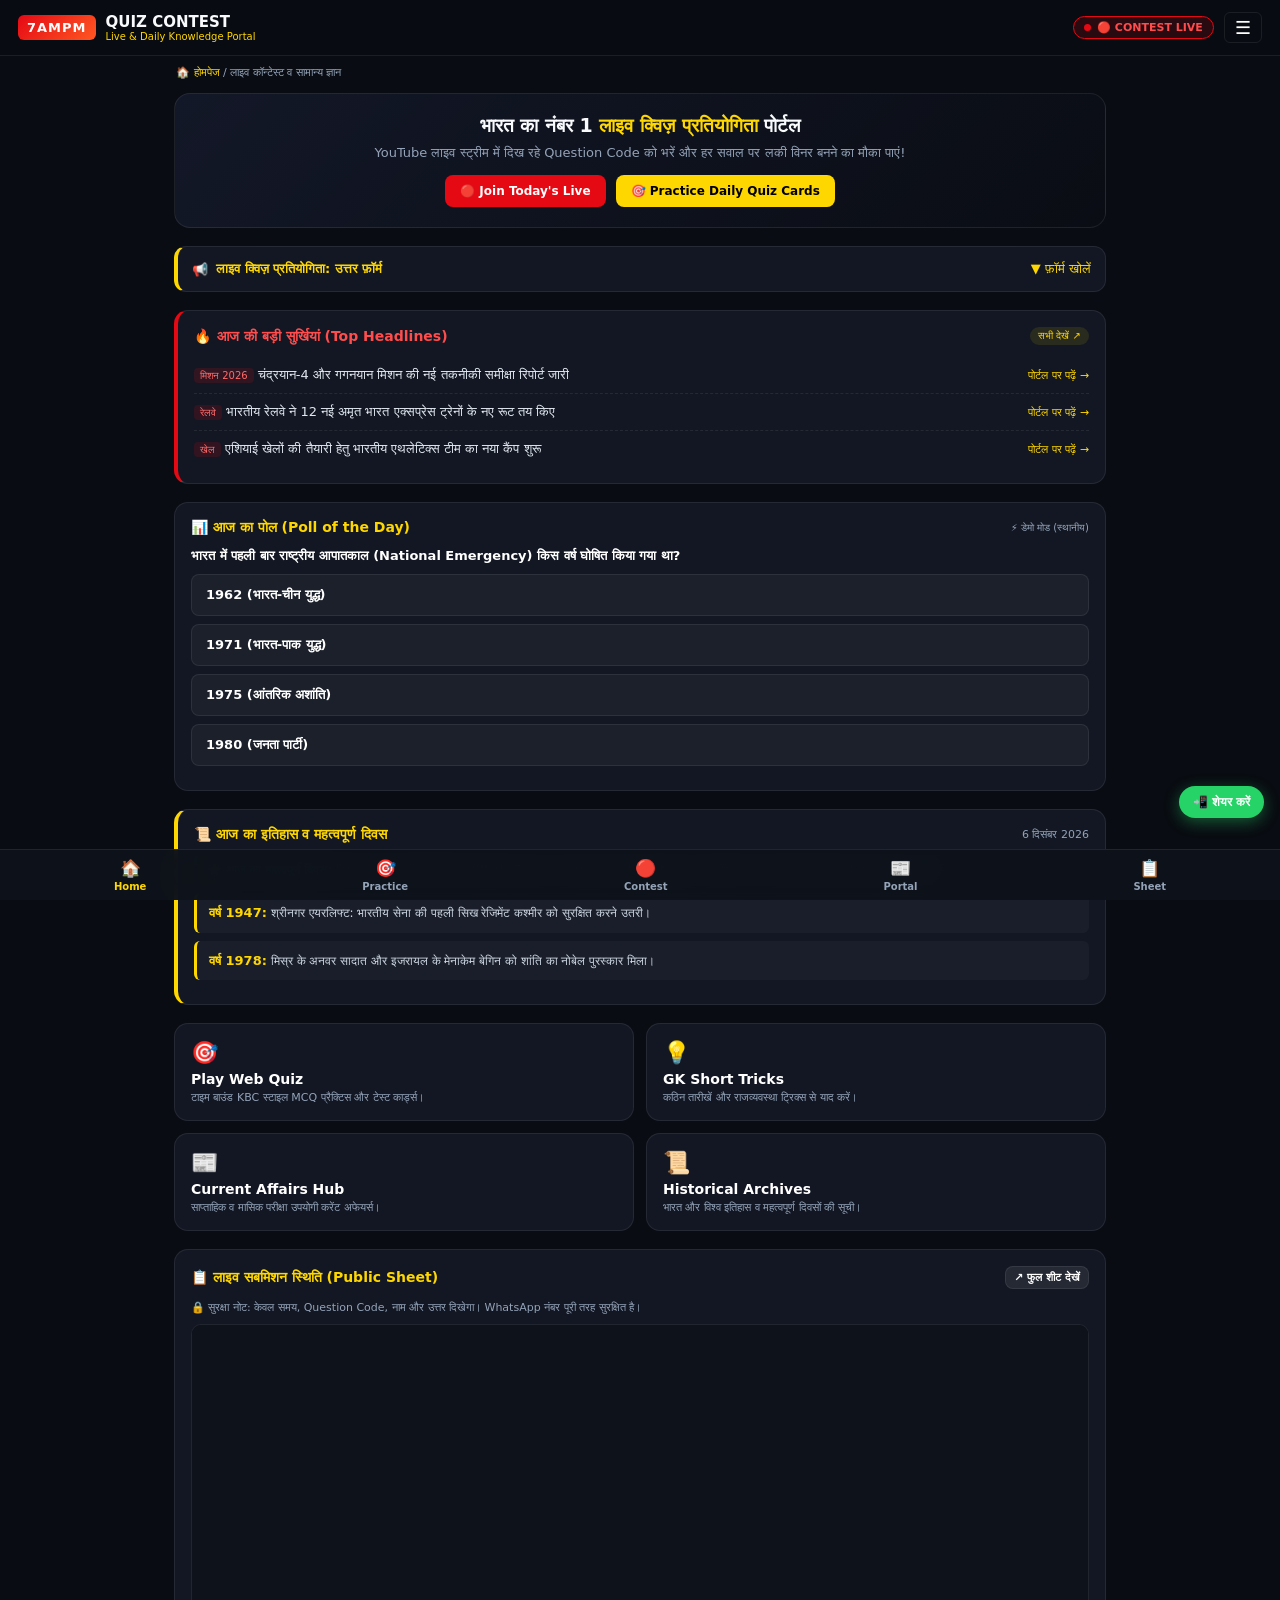
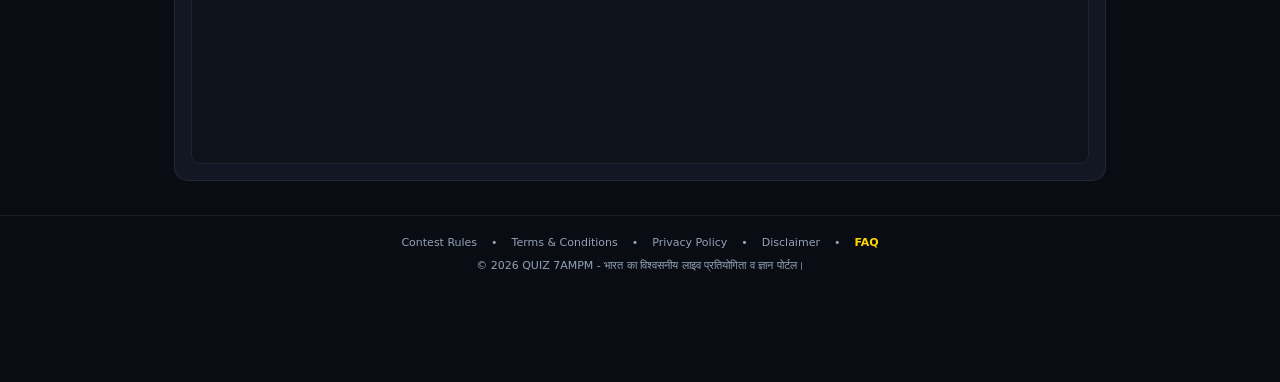
==== commit 7f8cb97c: "Enhance footer with legal links and updated text Added legal links and updated footer text." ====
--- a/index.html
+++ b/index.html
@@ -451,8 +451,16 @@
 
   <!-- Footer -->
   <footer class="app-footer">
-    <p>© 2026 QUIZ 7AMPM - लाइव प्रतियोगिता एवं ज्ञान पोर्टल।</p>
-  </footer>
+  <div style="display:flex; justify-content:center; gap:14px; flex-wrap:wrap; margin-bottom:10px; font-size:11px;">
+    <a href="legal.html?tab=rules" style="color:var(--text-muted); text-decoration:none;">Contest Rules</a> •
+    <a href="legal.html?tab=terms" style="color:var(--text-muted); text-decoration:none;">Terms & Conditions</a> •
+    <a href="legal.html?tab=privacy" style="color:var(--text-muted); text-decoration:none;">Privacy Policy</a> •
+    <a href="legal.html?tab=disclaimer" style="color:var(--text-muted); text-decoration:none;">Disclaimer</a> •
+    <a href="legal.html?tab=faq" style="color:var(--accent); text-decoration:none; font-weight:bold;">FAQ</a>
+  </div>
+  <p>© 2026 QUIZ 7AMPM - भारत का विश्वसनीय लाइव प्रतियोगिता व ज्ञान पोर्टल।</p>
+</footer>
+
 
   <!-- ================= MASTER CONTROLLER JAVASCRIPT ================= -->
   <script>
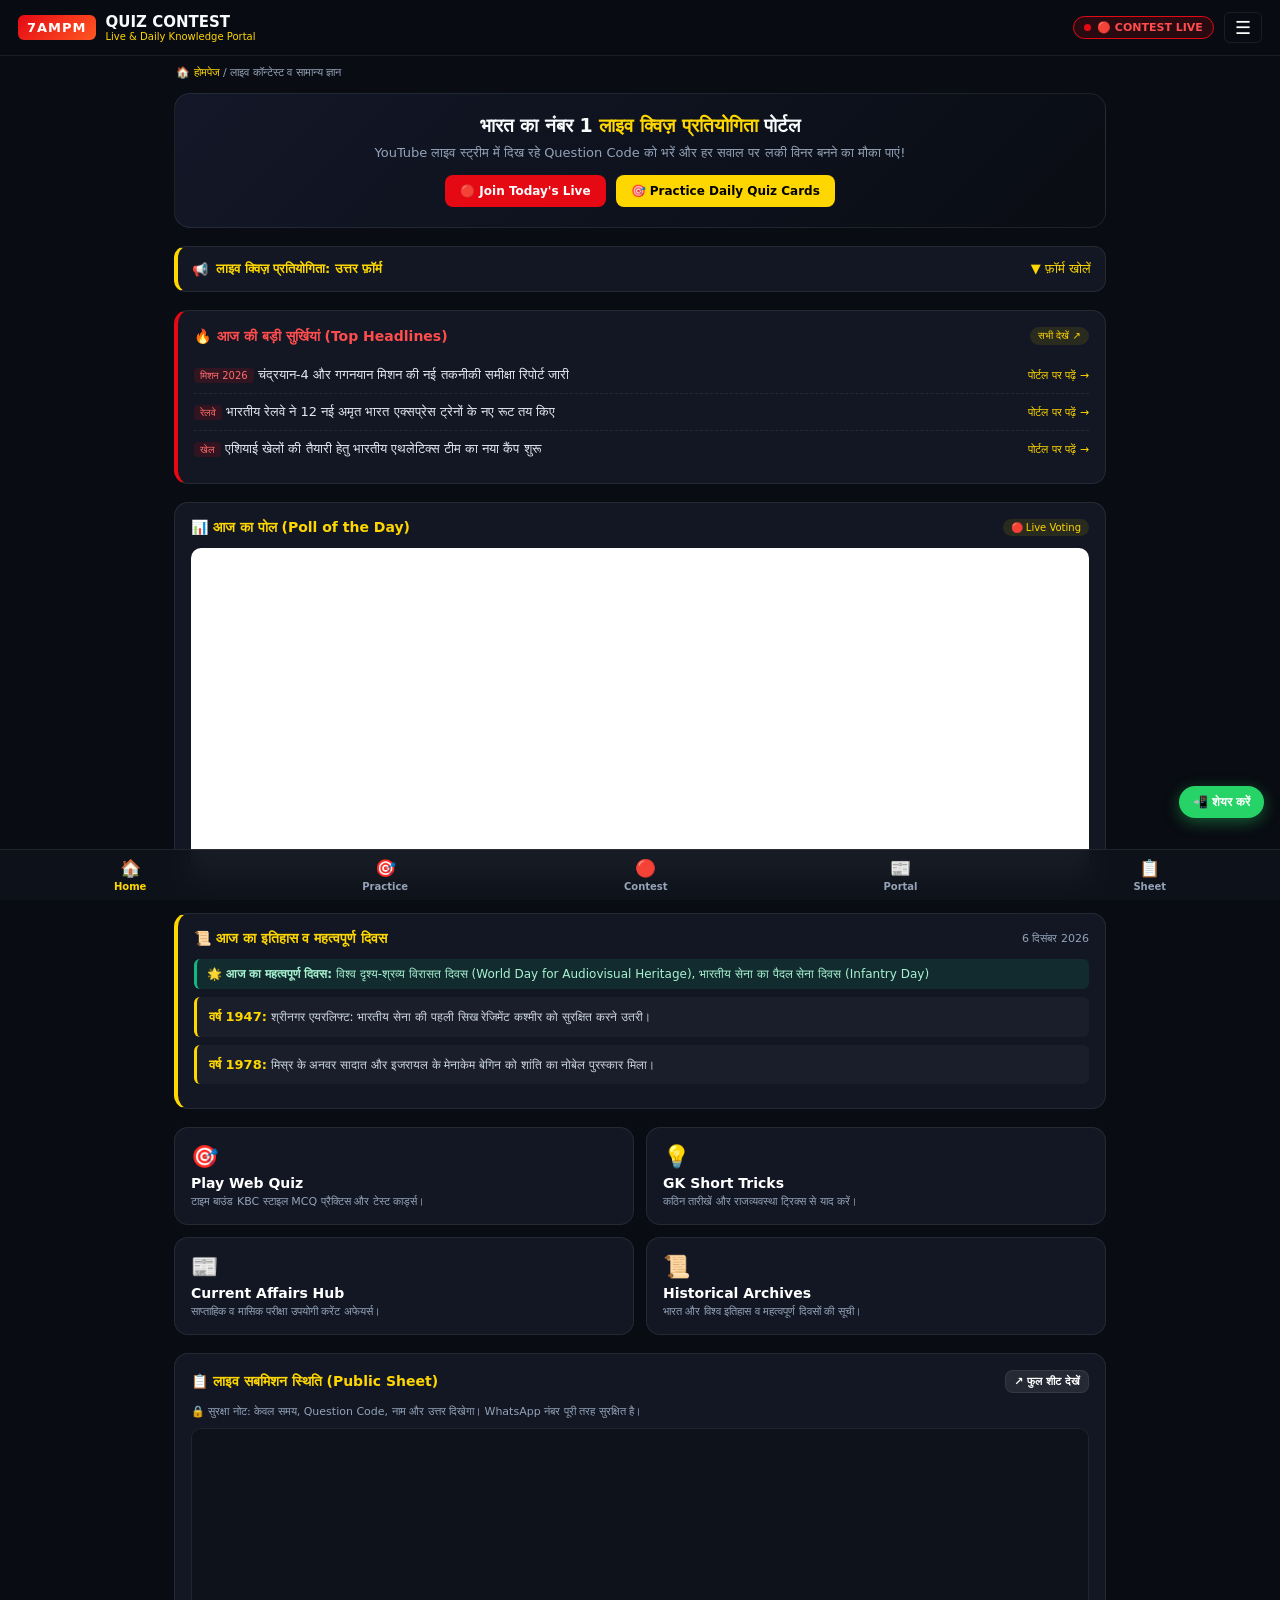
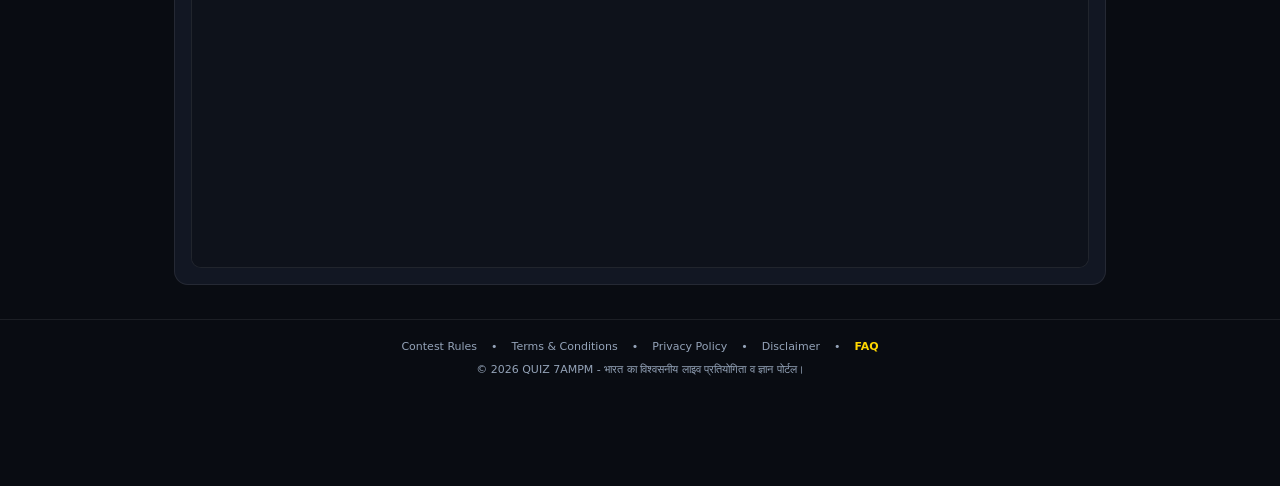
==== commit ecbfb719: "Revise Poll section and remove old poll engine code Updated the Poll of the Day section to include a" ====
--- a/index.html
+++ b/index.html
@@ -355,17 +355,19 @@
       </div>
     </section>
 
-    <!-- 4. Real / Demo Poll Engine -->
+        <!-- 4. Poll of the Day (Google Form Powered) -->
     <section class="widget-box" id="pollSection">
       <div class="widget-header">
         <h3>📊 आज का पोल (Poll of the Day)</h3>
-        <span id="pollModeStatusBadge" style="font-size: 10px; color: var(--text-muted);">वोट करें</span>
-      </div>
-      <p style="font-size: 13px; font-weight: 700; margin-bottom: 10px; color: #fff;" id="pollQuestionText">
-        प्रश्न लोड हो रहा है...
-      </p>
-      <div class="poll-container" id="pollItemsContainer"></div>
+        <span style="font-size: 10px; color: var(--accent); background: rgba(255,215,0,0.1); padding: 3px 8px; border-radius: 10px;">🔴 Live Voting</span>
+      </div>
+      <div class="iframe-embed-box" style="height: 330px; margin-top: 6px; background: #fff;">
+        <iframe id="pollFormIframe" src="" title="Poll of the Day">
+          पोल लोड हो रहा है…
+        </iframe>
+      </div>
     </section>
+
 
     <!-- 5. Today's History & Important Diwas Section -->
     <section class="widget-box" id="historySection" style="border-left: 4px solid var(--accent);">
@@ -467,13 +469,20 @@
     /* ================================================================
        👉 1-POINT MASTER CONFIGURATION
        ================================================================ */
-    const SITE_CONFIG = {
+        const SITE_CONFIG = {
       isLive: true,
       closedNotice: "🚫 आज का लाइव क्विज़ समाप्त हो चुका है! अगला कॉन्टेस्ट कल शाम 7:00 PM पर शुरू होगा।",
       showRules: true,
       rulesText: "🔴 <strong>नियम:</strong> लाइव स्क्रीन पर दिखाया गया <em>Question Code (3-अंक)</em> लिखें और 60 सेकंड के भीतर सही विकल्प चुनकर सबमिट करें।",
+      
+      // Live Quiz Form URLs
       formUrl: "https://forms.gle/Zq6u4SUzHKr4xFUr6",
       formEmbedUrl: "https://docs.google.com/forms/d/e/1FAIpQLSc_AAPKA_FORM_ID/viewform?embedded=true",
+      
+      // 👉 YAHAN APNA POLL WALE GOOGLE FORM KA EMBED LINK DAALEIN:
+      pollFormEmbedUrl: "https://docs.google.com/forms/d/e/AAPKA_POLL_FORM_ID/viewform?embedded=true",
+
+      // Public Sheet URLs
       publicSheetUrl: "https://docs.google.com/spreadsheets/d/YOUR_PUBLIC_SHEET_ID/edit?usp=sharing",
       publicSheetEmbedUrl: "https://docs.google.com/spreadsheets/d/e/2PACX-1vR_YOUR_ID/pubhtml?widget=true&headers=false",
       shareMessage: "🔥 *QUIZ 7AMPM - लाइव क्विज़ प्रतियोगिता*\nरोज़ाना लाइव क्विज़ में हिस्सा लें और लकी विनर बनें!\n👉 अभी जुड़ें: "
@@ -486,7 +495,7 @@
 
     let GLOBAL_DATA = null;
 
-    /* ================= INITIALIZATION ================= */
+    /* ================= INITIALIZATION ================= *
     document.addEventListener('DOMContentLoaded', () => {
       applyMasterConfig();
 
@@ -529,6 +538,27 @@
           if (p) p.innerText = "⚠️ डेटा लोड करने में समस्या आई। कृपया 7ampmdata.json फ़ाइल चेक करें।";
         });
     });
+    */
+    document.addEventListener('DOMContentLoaded', () => {
+      applyMasterConfig();
+
+      // Show Current Date in Hindi
+      const d = new Date();
+      const dateEl = document.getElementById('todayDateLabel');
+      if (dateEl) {
+        dateEl.innerText = d.toLocaleDateString('hi-IN', { day: 'numeric', month: 'long', year: 'numeric' });
+      }
+
+      // Fetch Centralized JSON Data
+      fetch('7ampmdata.json')
+        .then(res => res.json())
+        .then(data => {
+          GLOBAL_DATA = data;
+          if (data.headlines) renderHeadlines(data.headlines);
+          if (data.historyAndDays) renderTodayHistoryAndDays(data.historyAndDays);
+        })
+        .catch(err => console.error("JSON fetch error:", err));
+    });
 
     /* ================= MASTER LAYOUT LOGIC ================= */
     function applyMasterConfig() {
@@ -564,6 +594,11 @@
       formBtn.href = SITE_CONFIG.formUrl;
       sheetIframe.src = SITE_CONFIG.publicSheetEmbedUrl;
       sheetBtn.href = SITE_CONFIG.publicSheetUrl;
+    // Poll Iframe me link set karein
+      const pollIframe = document.getElementById('pollFormIframe');
+      if (pollIframe) {
+        pollIframe.src = SITE_CONFIG.pollFormEmbedUrl;
+      }
     }
 
     function toggleDrawer() {
@@ -632,93 +667,6 @@
 
       box.innerHTML = diwasHtml + eventsHtml;
     }
-
-    /* ================= 3. DUAL-MODE POLL ENGINE ================= */
-    function initPollEngine(pollData) {
-      const isLiveScript = POLL_ENGINE_CONFIG.appsScriptUrl.trim() !== "";
-      const badge = document.getElementById('pollModeStatusBadge');
-      document.getElementById('pollQuestionText').innerText = pollData.question;
-
-      if (isLiveScript) {
-        badge.innerText = "🌐 लाइव वोटिंग";
-        fetchLivePollResults(pollData);
-      } else {
-        badge.innerText = "⚡ डेमो मोड (स्थानीय)";
-        renderPollUI(pollData, null, false);
-      }
-    }
-
-    function renderPollUI(pollData, liveVotesMap, isLive) {
-      const container = document.getElementById('pollItemsContainer');
-      if (!container) return;
-
-      const userVote = localStorage.getItem(pollData.id);
-      const isVoted = userVote !== null;
-
-      if (isVoted) {
-        container.classList.add('poll-locked');
-        const badge = document.getElementById('pollModeStatusBadge');
-        if (badge) {
-          badge.innerText = "✅ आपने वोट दे दिया";
-          badge.style.color = "var(--success)";
-        }
-      }
-
-      let totalVotes = 0;
-      pollData.options.forEach((opt, idx) => {
-        let count = 0;
-        if (isLive && liveVotesMap) {
-          count = liveVotesMap[opt.id] || 0;
-        } else {
-          count = (opt.demoVotes || 0) + (userVote == idx ? 1 : 0);
-        }
-        opt._currentCount = count;
-        totalVotes += count;
-      });
-
-      container.innerHTML = pollData.options.map((opt, idx) => {
-        const pct = totalVotes > 0 ? Math.round((opt._currentCount / totalVotes) * 100) : 0;
-        return `
-          <div class="poll-choice" onclick="handlePollClick(${idx}, '${opt.id}')">
-            <div class="poll-fill-bar" style="width: ${isVoted ? pct : 0}%"></div>
-            <span class="poll-text">${opt.text}</span>
-            <span class="poll-stat">${pct}% (${opt._currentCount})</span>
-          </div>
-        `;
-      }).join('');
-    }
-
-    function handlePollClick(index, optionId) {
-      const poll = GLOBAL_DATA.poll;
-      if (localStorage.getItem(poll.id)) return; // Already voted
-
-      localStorage.setItem(poll.id, index);
-
-      const isLiveScript = POLL_ENGINE_CONFIG.appsScriptUrl.trim() !== "";
-      if (isLiveScript) {
-        fetch(POLL_ENGINE_CONFIG.appsScriptUrl, {
-          method: 'POST',
-          mode: 'no-cors',
-          headers: { 'Content-Type': 'application/json' },
-          body: JSON.stringify({ pollId: poll.id, optionId: optionId })
-        }).then(() => {
-          fetchLivePollResults(poll);
-        });
-      } else {
-        renderPollUI(poll, null, false);
-      }
-    }
-
-    function fetchLivePollResults(pollData) {
-      fetch(`${POLL_ENGINE_CONFIG.appsScriptUrl}?pollId=${pollData.id}`)
-        .then(r => r.json())
-        .then(liveVotes => {
-          renderPollUI(pollData, liveVotes, true);
-        })
-        .catch(() => {
-          renderPollUI(pollData, null, false);
-        });
-    }
   </script>
 </body>
 </html>
